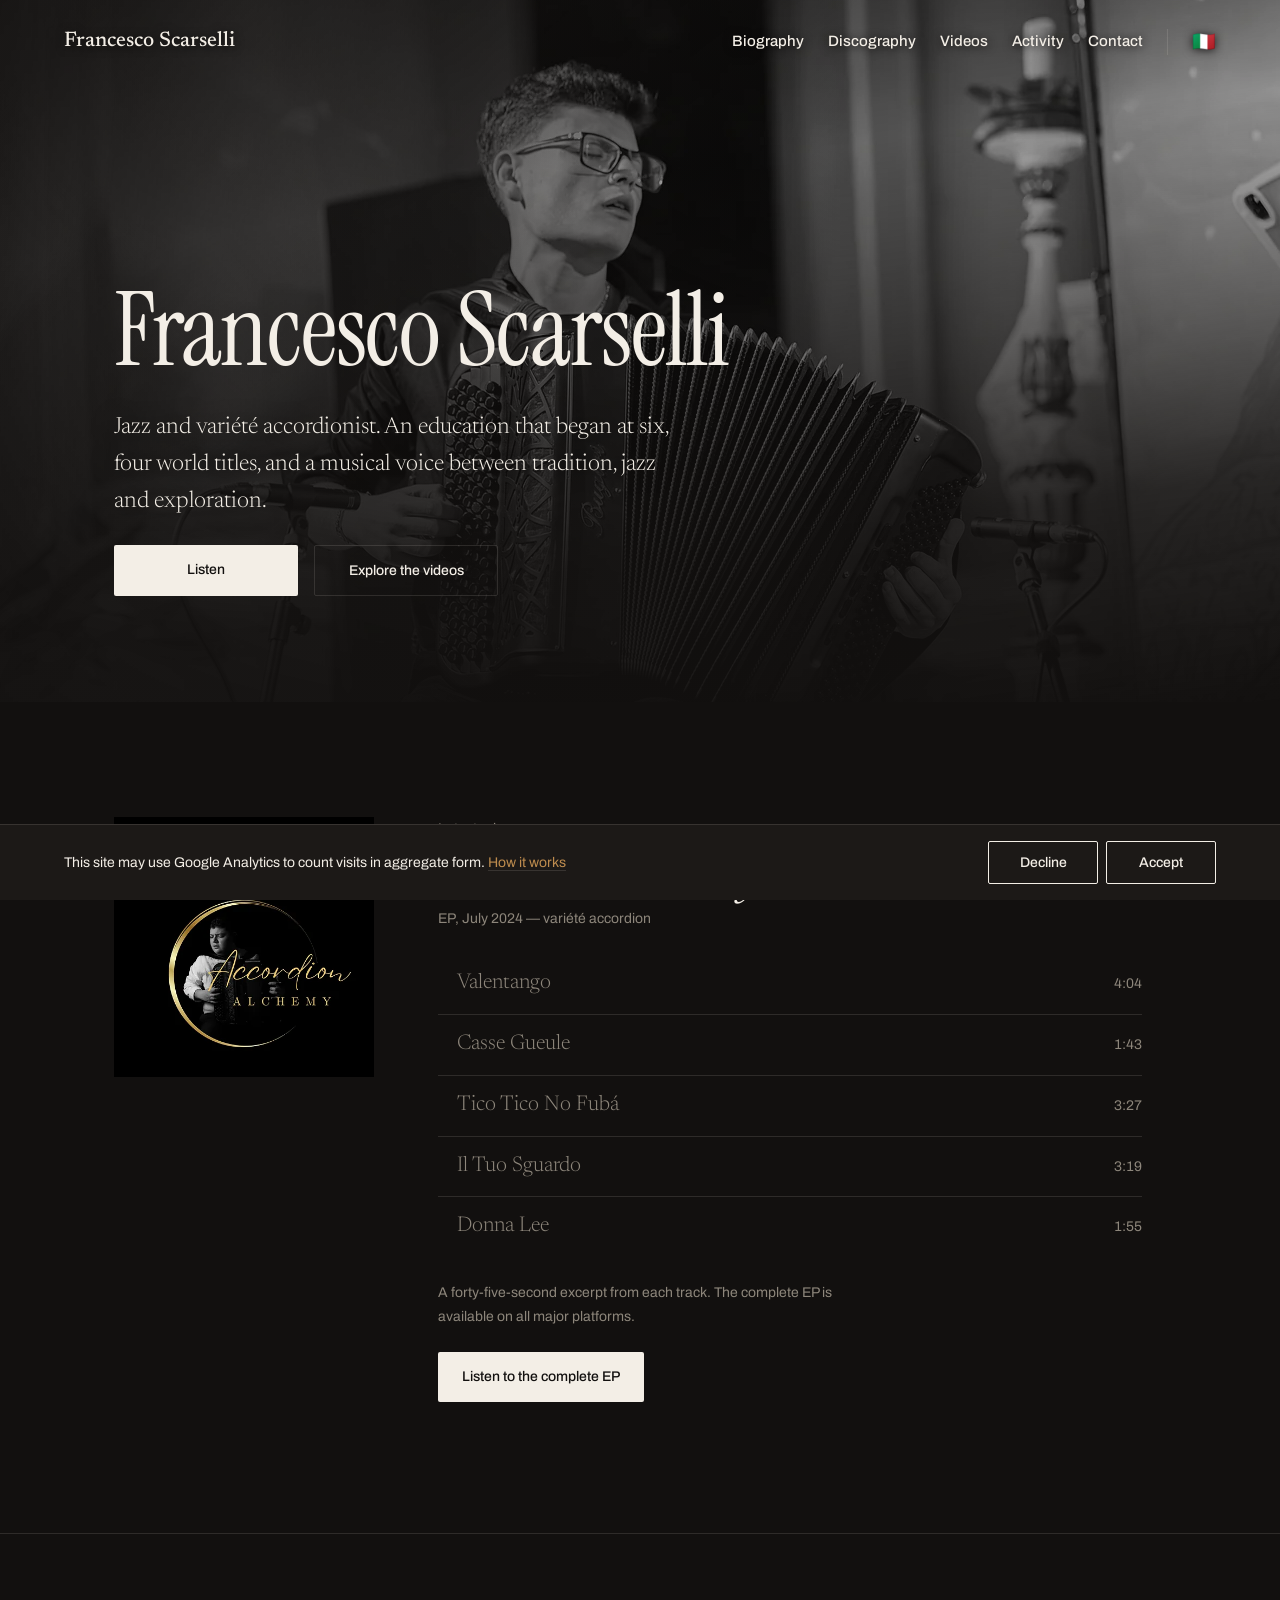
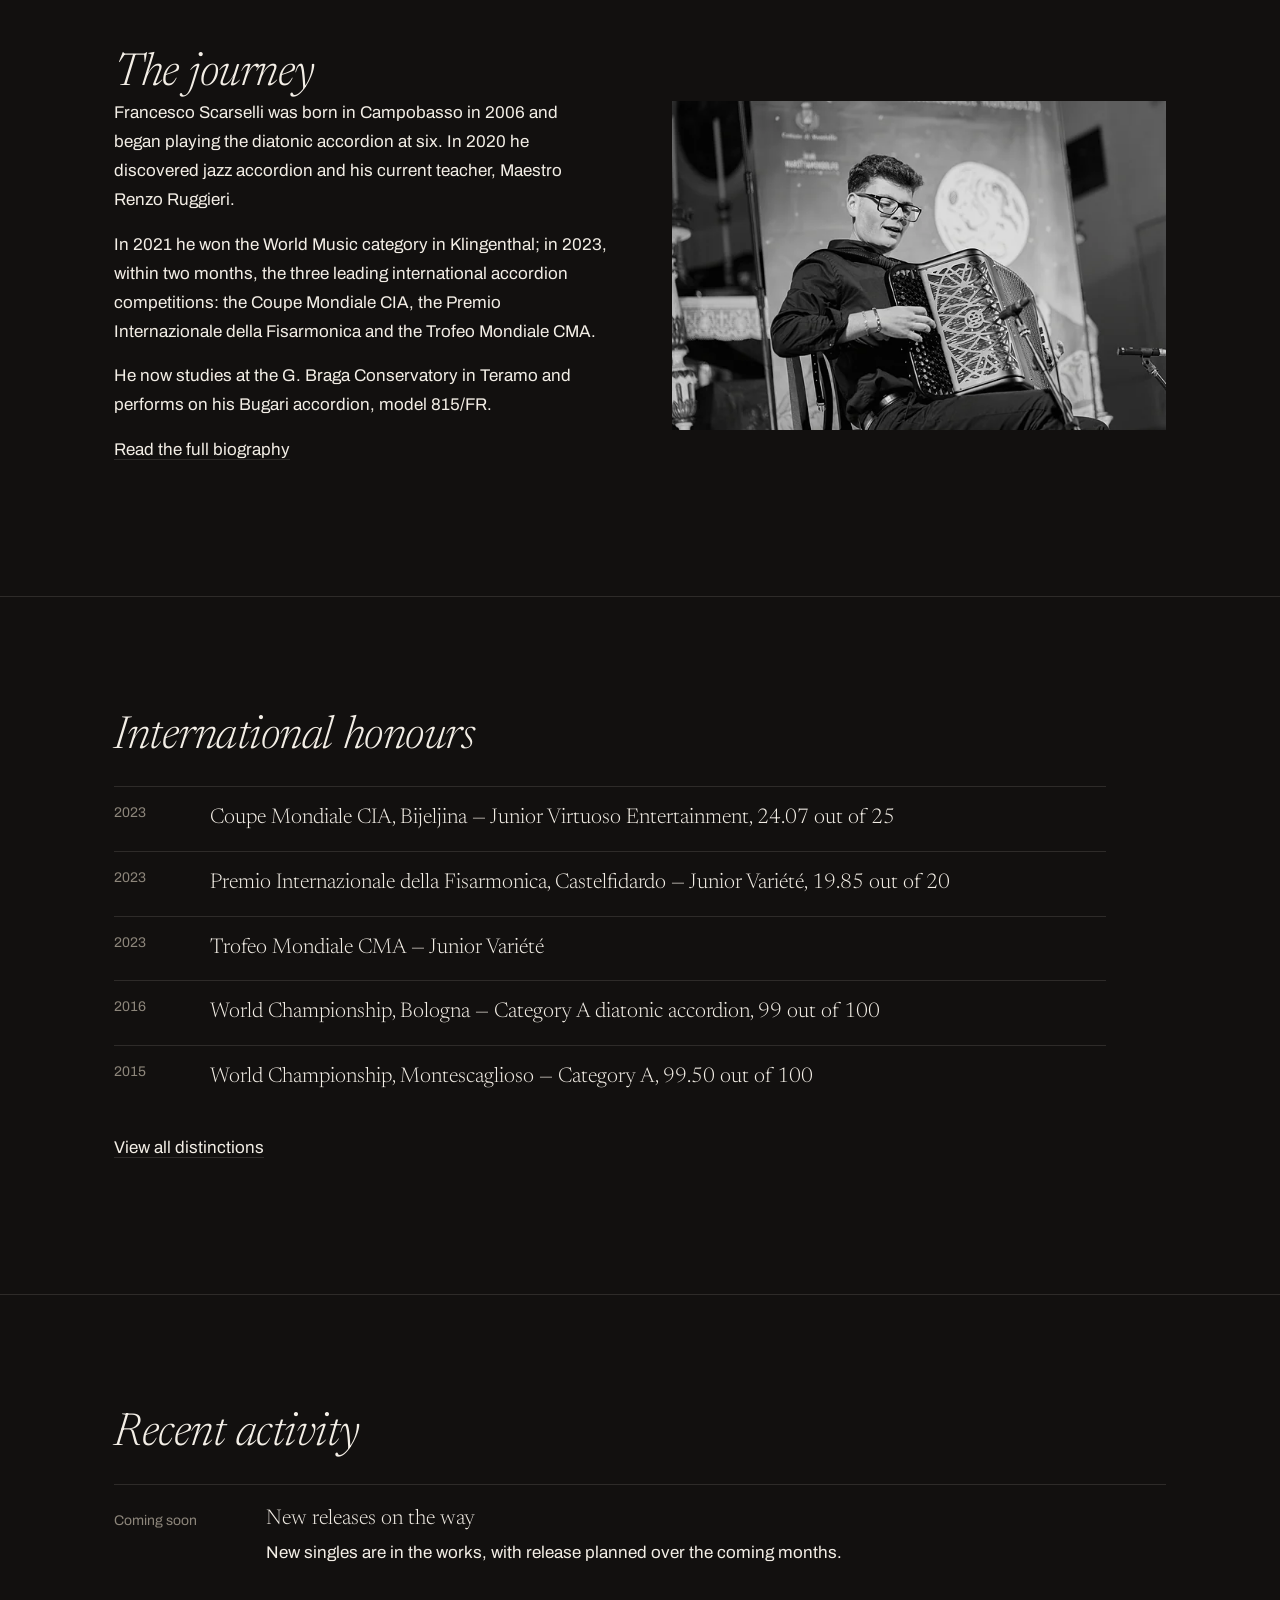
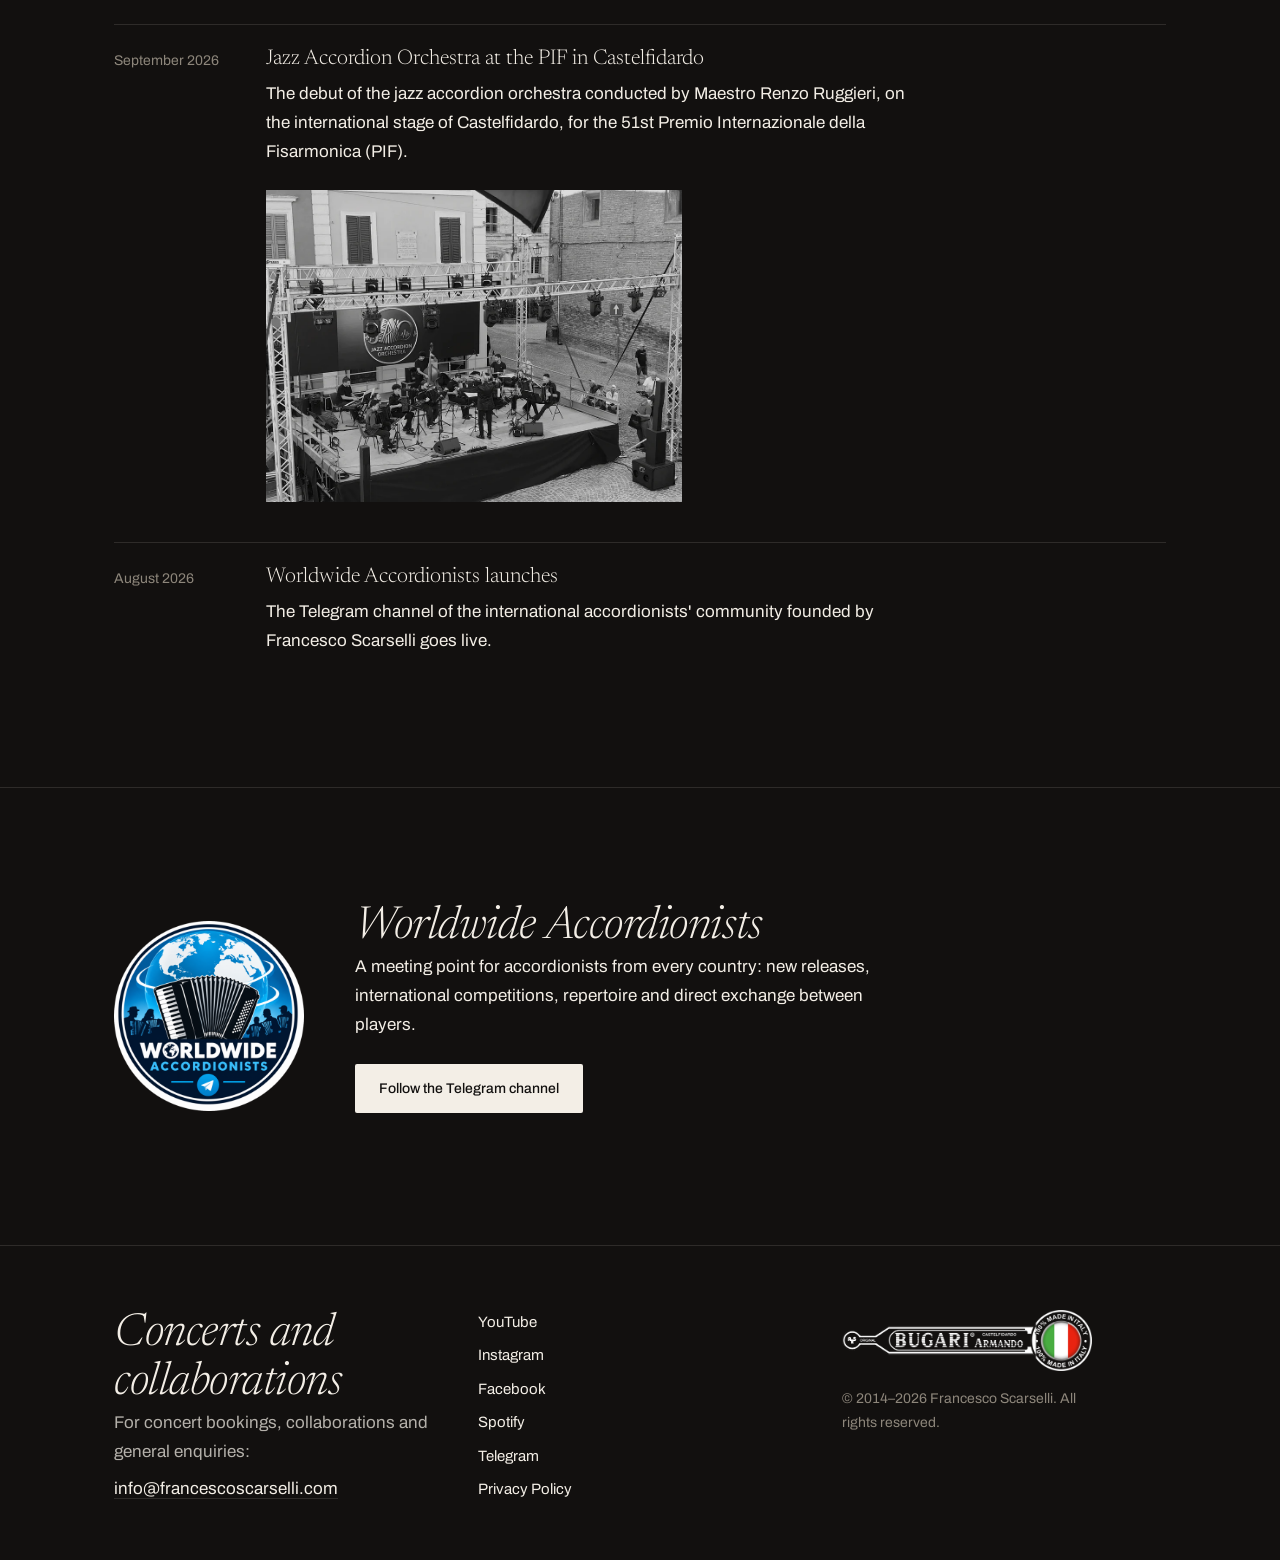
==== en/index.html @ 00cfff8c "Il lettore non si interrompe dopo un aggiornamento del sito e si chiude nella pagina video" ====
<!doctype html>
<html lang="en">
<head>
<meta charset="utf-8">
<meta name="viewport" content="width=device-width, initial-scale=1">
<title>Francesco Scarselli — jazz and variété accordionist</title>
<meta name="description" content="Francesco Scarselli is a jazz and variété accordionist and four-time world champion. Discover his biography, music and upcoming performances.">
<link rel="alternate" hreflang="it" href="https://francescoscarselli.com/">
<link rel="alternate" hreflang="en" href="https://francescoscarselli.com/en/index.html">
<link rel="alternate" hreflang="x-default" href="https://francescoscarselli.com/">
<link rel="preload" href="../assets/fonts/archivo-400.woff2" as="font" type="font/woff2" crossorigin>
<link rel="preload" href="../assets/fonts/instrument-serif.woff2" as="font" type="font/woff2" crossorigin>
<link rel="preload" href="../assets/fonts/newsreader-300.woff2" as="font" type="font/woff2" crossorigin>
<link rel="preload" href="../assets/fonts/newsreader-500.woff2" as="font" type="font/woff2" crossorigin>
<link rel="preload" href="../assets/fonts/newsreader-300-italic.woff2" as="font" type="font/woff2" crossorigin>
<link rel="preload" href="../assets/fonts/archivo-500.woff2" as="font" type="font/woff2" crossorigin>
<link rel="icon" href="../favicon.png" type="image/png" sizes="128x128">
<link rel="apple-touch-icon" href="../apple-touch-icon.png">
<meta property="og:type" content="website">
<meta property="og:site_name" content="Francesco Scarselli">
<meta property="og:locale" content="en_GB">
<meta property="og:title" content="Francesco Scarselli — jazz and variété accordionist">
<meta property="og:description" content="Francesco Scarselli is a jazz and variété accordionist and four-time world champion. Discover his biography, music and upcoming performances.">
<meta property="og:image" content="https://francescoscarselli.com/assets/img/ritratto-apertura-1280.jpg">
<meta property="og:url" content="https://francescoscarselli.com/en/">
<meta name="twitter:card" content="summary_large_image">
<script type="application/ld+json">
{
  "@context": "https://schema.org",
  "@type": "Person",
  "name": "Francesco Scarselli",
  "jobTitle": "Accordionist",
  "birthDate": "2006-04-15",
  "birthPlace": {
    "@type": "Place",
    "name": "Campobasso, Italy"
  },
  "url": "https://francescoscarselli.com/en/",
  "image": "https://francescoscarselli.com/assets/img/ritratto-apertura-1280.jpg",
  "email": "info@francescoscarselli.com",
  "knowsAbout": [
    "Jazz accordion",
    "Variété accordion",
    "Diatonic accordion"
  ],
  "award": [
    "Coupe Mondiale CIA 2023, Junior Virtuoso Entertainment",
    "Premio Internazionale della Fisarmonica 2023, Junior Variété",
    "Trofeo Mondiale CMA 2023, Junior Variété",
    "Internationaler Akkordeonwettbewerb Klingenthal 2021, World Music"
  ],
  "sameAs": [
    "https://youtube.com/@francescoscarselli",
    "https://instagram.com/francesco_scarselli",
    "https://facebook.com/francescoscarselli.official",
    "https://open.spotify.com/artist/1GVGCBt9BLbeAoKMVGDyLu",
    "https://t.me/worldwideaccordionists"
  ]
}
</script>
<link rel="stylesheet" href="../assets/css/site.css?v=ff2ffb48">
</head>
<body>
<a class="salta" href="#principale">Skip to content</a>
<header class="testata">
  <a class="testata-nome" href="./">Francesco Scarselli</a>
  <nav class="testata-voci" aria-label="Site sections">
    <a href="biography">Biography</a>
    <a href="discography">Discography</a>
    <a href="videos">Videos</a>
    <a href="./#attivita">Activity</a>
    <a href="#contatti">Contact</a>
  </nav>
  <a class="testata-lingua" href="../" hreflang="it" lang="it" aria-label="Switch to Italian" title="Italiano">🇮🇹</a>
</header>
<main id="principale">
<section class="apertura">
  <picture class="apertura-foto">
    <source media="(max-width: 640px)" type="image/webp" srcset="../assets/img/apertura-stretta-480.webp 480w, ../assets/img/apertura-stretta-640.webp 640w, ../assets/img/apertura-stretta-960.webp 960w, ../assets/img/apertura-stretta-1280.webp 1280w" sizes="100vw">
    <source media="(max-width: 640px)" srcset="../assets/img/apertura-stretta-640.jpg 640w, ../assets/img/apertura-stretta-960.jpg 960w" sizes="100vw">
    <source type="image/webp" srcset="../assets/img/ritratto-apertura-960.webp 960w, ../assets/img/ritratto-apertura-1280.webp 1280w, ../assets/img/ritratto-apertura-1920.webp 1920w, ../assets/img/ritratto-apertura-2560.webp 2560w" sizes="100vw">
    <img src="../assets/img/ritratto-apertura-1280.jpg" width="4000" height="2667" alt="Francesco Scarselli in concert, eyes closed over the accordion" fetchpriority="high">
  </picture>
  <div class="apertura-velo"></div>
  <div class="contenitore apertura-testo">
    <h1>Francesco Scarselli</h1>
    <p class="apertura-frase">Jazz and variété accordionist. An education that began at six, four world titles, and a musical voice between tradition, jazz and exploration.</p>
    <p class="azioni">
      <a class="bottone" href="#ascolta">Listen</a>
      <a class="bottone tenue" href="videos">Explore the videos</a>
    </p>
  </div>
</section>
<section class="disco sezione" id="ascolta" data-disco="Accordion Alchemy">
  <div class="contenitore disco-griglia">
    <picture class="copertina">
      <source type="image/webp" srcset="../assets/img/cover-accordion-alchemy-480.webp 480w, ../assets/img/cover-accordion-alchemy-640.webp 640w" sizes="(max-width: 720px) 220px, 260px">
      <img src="../assets/img/cover-accordion-alchemy-640.jpg" width="640" height="640" loading="lazy" alt="Accordion Alchemy cover: Francesco Scarselli with his accordion inside a golden circle">
    </picture>
    <div>
      <p class="minuto">Latest release</p>
      <h2>Accordion Alchemy</h2>
      <p class="minuto">EP, July 2024 — variété accordion</p>
      <ol class="tracce">
        <li><button type="button" data-src="../assets/audio/valentango.mp3" data-duration="244"><span class="traccia-titolo">Valentango</span><span class="minuto">4:04</span></button></li>
        <li><button type="button" data-src="../assets/audio/casse-gueule.mp3" data-duration="103"><span class="traccia-titolo">Casse Gueule</span><span class="minuto">1:43</span></button></li>
        <li><button type="button" data-src="../assets/audio/tico-tico-no-fuba.mp3" data-duration="207"><span class="traccia-titolo">Tico Tico No Fubá</span><span class="minuto">3:27</span></button></li>
        <li><button type="button" data-src="../assets/audio/il-tuo-sguardo.mp3" data-duration="199"><span class="traccia-titolo">Il Tuo Sguardo</span><span class="minuto">3:19</span></button></li>
        <li><button type="button" data-src="../assets/audio/donna-lee.mp3" data-duration="115"><span class="traccia-titolo">Donna Lee</span><span class="minuto">1:55</span></button></li>
      </ol>
      <p class="nota-audio minuto">A forty-five-second excerpt from each track. The complete EP is available on all major platforms.</p>
      <p class="azioni"><a class="bottone" href="https://push.fm/fl/accordionalchemy" target="_blank">Listen to the complete EP</a></p>
    </div>
  </div>
</section>
<section class="sezione">
  <div class="contenitore ritratto-griglia">
    <div>
      <h2>The journey</h2>
      <p>Francesco Scarselli was born in Campobasso in 2006 and began playing the diatonic accordion at six. In 2020 he discovered jazz accordion and his current teacher, Maestro Renzo Ruggieri.</p>
      <p>In 2021 he won the World Music category in Klingenthal; in 2023, within two months, the three leading international accordion competitions: the Coupe Mondiale CIA, the Premio Internazionale della Fisarmonica and the Trofeo Mondiale CMA.</p>
      <p>He now studies at the G. Braga Conservatory in Teramo and performs on his Bugari accordion, model 815/FR.</p>
      <p><a href="biography">Read the full biography</a></p>
    </div>
    <picture>
      <source type="image/webp" srcset="../assets/img/concerto-locandina-480.webp 480w, ../assets/img/concerto-locandina-640.webp 640w, ../assets/img/concerto-locandina-960.webp 960w, ../assets/img/concerto-locandina-1280.webp 1280w" sizes="(max-width: 860px) 100vw, 46vw">
      <img src="../assets/img/concerto-locandina-1280.jpg" width="4000" height="2667" loading="lazy" alt="Francesco Scarselli playing his Bugari accordion, the festival backdrop lit behind him">
    </picture>
  </div>
</section>
<section class="sezione">
  <div class="contenitore">
    <h2>International honours</h2>
    <ol class="albo">
      <li><span class="minuto">2023</span><span>Coupe Mondiale CIA, Bijeljina — Junior Virtuoso Entertainment, 24.07 out of 25</span></li>
      <li><span class="minuto">2023</span><span>Premio Internazionale della Fisarmonica, Castelfidardo — Junior Variété, 19.85 out of 20</span></li>
      <li><span class="minuto">2023</span><span>Trofeo Mondiale CMA — Junior Variété</span></li>
      <li><span class="minuto">2016</span><span>World Championship, Bologna — Category A diatonic accordion, 99 out of 100</span></li>
      <li><span class="minuto">2015</span><span>World Championship, Montescaglioso — Category A, 99.50 out of 100</span></li>
    </ol>
    <p><a href="biography#riconoscimenti">View all distinctions</a></p>
  </div>
</section>
<section class="sezione" id="attivita">
  <div class="contenitore">
    <h2>Recent activity</h2>
    <div class="diario">
      <article>
        <p class="minuto">Coming soon</p>
        <div>
          <h3>New releases on the way</h3>
          <p>New singles are in the works, with release planned over the coming months.</p>
        </div>
      </article>
      <article>
        <p class="minuto">September 2026</p>
        <div>
          <h3>Jazz Accordion Orchestra at the PIF in Castelfidardo</h3>
          <p>The debut of the jazz accordion orchestra conducted by Maestro Renzo Ruggieri, on the international stage of Castelfidardo, for the 51st Premio Internazionale della Fisarmonica (PIF).</p>
          <picture>
            <source type="image/webp" srcset="../assets/img/jao-castelfidardo-640.webp 640w, ../assets/img/jao-castelfidardo-960.webp 960w, ../assets/img/jao-castelfidardo-1280.webp 1280w" sizes="(max-width: 640px) 100vw, 42rem">
            <img src="../assets/img/jao-castelfidardo-960.jpg" width="960" height="720" loading="lazy" alt="The Jazz Accordion Orchestra on stage in Piazza della Repubblica in Castelfidardo, with Renzo Ruggieri conducting">
          </picture>
        </div>
      </article>
      <article>
        <p class="minuto">August 2026</p>
        <div>
          <h3>Worldwide Accordionists launches</h3>
          <p>The Telegram channel of the international accordionists' community founded by Francesco Scarselli goes live.</p>
        </div>
      </article>
    </div>
  </div>
</section>
<section class="sezione community">
  <div class="contenitore community-griglia">
    <img class="logo-canale" src="../assets/img/marchi/worldwide-accordionists.png?v=06b017e7" width="520" height="520" loading="lazy" alt="">
    <div>
      <h2>Worldwide Accordionists</h2>
    <p>A meeting point for accordionists from every country: new releases, international competitions, repertoire and direct exchange between players.</p>
    <p class="azioni">
      <a class="bottone" href="https://t.me/worldwideaccordionists" target="_blank">Follow the Telegram channel</a>
    </p>
    </div>
    </div>
  </div>
</section>
</main>
<footer class="piede" id="contatti">
  <div class="contenitore piede-griglia">
    <div>
      <h2>Concerts and collaborations</h2>
      <p class="piede-invito">For concert bookings, collaborations and general enquiries:</p>
      <p><a href="mailto:info@francescoscarselli.com">info@francescoscarselli.com</a></p>
    </div>
    <nav aria-label="Social profiles">
      <a href="https://youtube.com/@francescoscarselli" target="_blank">YouTube</a>
      <a href="https://instagram.com/francesco_scarselli" target="_blank">Instagram</a>
      <a href="https://facebook.com/francescoscarselli.official" target="_blank">Facebook</a>
      <a href="https://open.spotify.com/artist/1GVGCBt9BLbeAoKMVGDyLu" target="_blank">Spotify</a>
      <a href="https://t.me/francescoscarselli" target="_blank">Telegram</a>
      <a href="privacy">Privacy Policy</a>
    </nav>
    <div class="piede-chiusura">
      <p class="marchio"><img src="../assets/img/marchi/bugari-armando.png?v=b4e5bd3c" width="620" height="153" loading="lazy" alt="Bugari Armando Accordions, Castelfidardo"></p>
      <p class="minuto piede-nota">&copy; 2014–2026 Francesco Scarselli. All rights reserved.</p>
    </div>
  </div>
</footer>
<script type="module" src="../assets/js/player.js?v=7bae52b1"></script>
<script type="module" src="../assets/js/nav.js?v=7eef18b5"></script>
<script type="module" src="../assets/js/video.js?v=ce2b195b"></script>
<script type="module" src="../assets/js/consenso.js?v=708067f4"></script>
</body>
</html>
---- assets/css/site.css ----
@font-face {
  font-family: 'Newsreader';
  src: url('../fonts/newsreader-300.woff2') format('woff2');
  font-weight: 300;
  font-style: normal;
  font-display: optional;
}
@font-face {
  font-family: 'Newsreader';
  src: url('../fonts/newsreader-300-italic.woff2') format('woff2');
  font-weight: 300;
  font-style: italic;
  font-display: optional;
}
@font-face {
  font-family: 'Newsreader';
  src: url('../fonts/newsreader-500.woff2') format('woff2');
  font-weight: 500;
  font-style: normal;
  font-display: optional;
}
@font-face {
  font-family: 'Instrument Serif';
  src: url('../fonts/instrument-serif.woff2') format('woff2');
  font-weight: 400;
  font-style: normal;
  font-display: optional;
}
@font-face {
  font-family: 'Archivo';
  src: url('../fonts/archivo-400.woff2') format('woff2');
  font-weight: 400;
  font-style: normal;
  font-display: optional;
}
@font-face {
  font-family: 'Archivo';
  src: url('../fonts/archivo-500.woff2') format('woff2');
  font-weight: 500;
  font-style: normal;
  font-display: optional;
}

:root {
  --fondo: #12100F;
  --superficie: #1C1917;
  --testo: #F3EEE6;
  --secondario: #8D867B;
  --accento: #BE8C4E;
  --bordo: rgba(243, 238, 230, .12);

  --t1: 13px;
  --t2: 14px;
  --t3: 17px;
  --t4: 21px;
  --t5: 28px;
  --t6: clamp(30px, 4.4vw, 46px);
  --t7: clamp(44px, 8vw, 112px);

  --s1: 8px;
  --s2: 16px;
  --s3: 24px;
  --s4: 40px;
  --s5: 64px;
  --s6: 96px;
  --s7: 128px;

  --gronda: clamp(20px, 5vw, 64px);
  --titolo: 'Newsreader', Georgia, 'Times New Roman', serif;
  --corrente: 'Archivo', system-ui, -apple-system, 'Segoe UI', sans-serif;

  color-scheme: dark;
}

*, *::before, *::after { box-sizing: border-box; }

html {
  -webkit-text-size-adjust: 100%;
  overflow-x: clip;
  scroll-behavior: smooth;
}

body {
  margin: 0;
  background: var(--fondo);
  color: var(--testo);
  font-family: var(--corrente);
  font-size: var(--t3);
  line-height: 1.7;
}

h1, h2, h3 {
  font-family: var(--titolo);
  font-weight: 300;
  line-height: 1.08;
  text-wrap: balance;
  margin: 0;
}

h1 { font-size: var(--t7); letter-spacing: -.02em; }
h2 { font-size: var(--t6); font-style: italic; font-weight: 300; letter-spacing: -.01em; }
h3 { font-size: var(--t4); font-weight: 300; }

p { margin: 0 0 var(--s2); max-width: 66ch; }

a { color: var(--testo); text-decoration-color: var(--bordo); text-underline-offset: .22em; }
a:hover { text-decoration-color: var(--accento); }

:focus-visible {
  outline: 2px solid var(--accento);
  outline-offset: 3px;
  border-radius: 1px;
}

img { display: block; max-width: 100%; height: auto; }

.contenitore {
  width: 100%;
  max-width: 1180px;
  margin-inline: auto;
  padding-inline: var(--gronda);
}

.stretto { max-width: 720px; }
.stretto p { font-size: 18px; }

.sezione { padding-block: clamp(var(--s5), 9vw, var(--s7)); }
.sezione + .sezione { border-top: 1px solid var(--bordo); }

.minuto {
  font-size: var(--t2);
  color: var(--secondario);
  font-variant-numeric: tabular-nums;
}

.azioni { display: flex; flex-wrap: wrap; gap: var(--s2); margin-top: var(--s3); }
.apertura-testo .azioni .bottone { min-width: 11.5rem; text-align: center; }

.bottone {
  display: inline-block;
  padding: 13px var(--s3);
  background: var(--testo);
  color: var(--fondo);
  font-family: var(--corrente);
  font-size: var(--t2);
  font-weight: 500;
  text-decoration: none;
  border-radius: 2px;
}
.bottone.tenue { background: none; color: var(--testo); border: 1px solid var(--bordo); }

.salta {
  position: absolute;
  left: -9999px;
}
.salta:focus {
  left: var(--gronda);
  top: var(--s2);
  z-index: 60;
  background: var(--testo);
  color: var(--fondo);
  padding: var(--s1) var(--s2);
}

@media (prefers-reduced-motion: reduce) {
  html { scroll-behavior: auto; }
  *, *::before, *::after {
    animation-duration: .001ms !important;
    animation-iteration-count: 1 !important;
    transition-duration: .001ms !important;
  }
}

.testata {
  position: relative;
  z-index: 10;
  display: flex;
  align-items: center;
  gap: var(--s3);
  padding: var(--s3) var(--gronda);
}
.testata-nome {
  font-family: var(--titolo);
  font-size: var(--t4);
  font-weight: 500;
  text-decoration: none;
  margin-right: auto;
  text-shadow: 0 1px 10px rgba(18, 16, 15, .9);
  transform-origin: left center;
  transition: transform .18s ease, color .18s ease;
}
.testata-nome:hover { transform: scale(1.05); color: var(--accento); }
.testata-voci {
  display: flex;
  gap: var(--s3);
  padding-right: var(--s3);
  border-right: 1px solid var(--bordo);
}
.testata-voci a, .testata-lingua {
  font-size: 15px;
  font-weight: 500;
  color: var(--testo);
  text-decoration: none;
  text-shadow: 0 1px 10px rgba(18, 16, 15, .9);
}
.testata-voci a:hover, .testata-lingua:hover { color: var(--accento); }
.testata-lingua {
  font-size: 19px;
  line-height: 1;
  filter: saturate(.9);
  transition: transform .18s ease, filter .18s ease;
}
.testata-lingua:hover { transform: scale(1.12); filter: saturate(1.1); }

.apertura {
  position: relative;
  min-height: 78svh;
  display: flex;
  align-items: flex-end;
  margin-top: -84px;
  padding-top: 84px;
}
body:has(.apertura) .testata {
  position: absolute;
  inset-inline: 0;
  top: 0;
}
body:has(.apertura) .apertura {
  margin-top: 0;
  padding-top: 0;
}
.apertura-foto { position: absolute; inset: 0; }
.apertura-foto img {
  width: 100%;
  height: 100%;
  object-fit: cover;
  object-position: 62% 26%;
}
.apertura-velo {
  position: absolute;
  inset: 0;
  background:
    linear-gradient(172deg, rgba(18,16,15,.6) 0%, rgba(18,16,15,.2) 30%, rgba(18,16,15,.88) 74%, var(--fondo) 100%),
    linear-gradient(95deg, rgba(18,16,15,.92) 0%, rgba(18,16,15,.5) 36%, rgba(18,16,15,0) 64%);
}
.apertura-testo { position: relative; padding-bottom: clamp(var(--s4), 7vw, var(--s6)); }
.apertura-testo h1 {
  font-family: 'Instrument Serif', 'Newsreader', Georgia, serif;
  font-weight: 400;
  letter-spacing: -.012em;
}
.apertura-frase {
  font-family: var(--titolo);
  font-weight: 300;
  font-size: clamp(var(--t3), 2.1vw, 23px);
  line-height: 1.6;
  max-width: 44ch;
  margin-top: var(--s3);
  text-shadow: 0 1px 24px rgba(18,16,15,.85);
}

.disco-griglia {
  display: grid;
  grid-template-columns: minmax(180px, 260px) 1fr;
  gap: clamp(var(--s3), 5vw, var(--s5));
  align-items: start;
}
.copertina img { width: 100%; }

.tracce {
  list-style: none;
  margin: var(--s3) 0;
  padding: 0;
  max-width: 44rem;
}
.tracce li + li { border-top: 1px solid var(--bordo); }
.tracce button {
  display: flex;
  align-items: baseline;
  gap: var(--s2);
  width: 100%;
  padding: 12px 0;
  background: none;
  border: 0;
  color: var(--secondario);
  font: inherit;
  font-size: var(--t3);
  text-align: left;
  cursor: pointer;
}
.tracce .traccia-titolo { font-family: var(--titolo); font-size: var(--t4); font-weight: 300; }
.tracce .minuto { margin-left: auto; }
.tracce button:hover:not(:disabled) { color: var(--testo); }
.tracce button:disabled { cursor: default; }
.tracce .in-ascolto button { color: var(--testo); }
.tracce button { padding-left: 19px; }
.tracce .traccia-titolo { position: relative; }
.tracce .in-ascolto .traccia-titolo::before {
  content: '';
  position: absolute;
  left: -19px;
  top: 50%;
  width: 7px;
  height: 7px;
  margin-top: -3.5px;
  border-radius: 50%;
  background: var(--accento);
}
.nota-audio { max-width: 52ch; margin-top: var(--s2); }

.barra[hidden] { display: none; }
.barra {
  position: fixed;
  inset-inline: 0;
  bottom: 0;
  z-index: 50;
  display: flex;
  align-items: center;
  gap: var(--s2);
  height: 56px;
  padding-inline: var(--gronda);
  background: var(--superficie);
  border-top: 1px solid var(--bordo);
}
.barra-play {
  width: 30px;
  height: 30px;
  flex: none;
  border: 1px solid var(--accento);
  border-radius: 50%;
  background: none;
  cursor: pointer;
  position: relative;
}
.barra-play::before,
.barra-play::after {
  content: '';
  position: absolute;
  top: 50%;
  width: 3px;
  height: 11px;
  background: var(--accento);
  transform: translateY(-50%);
}
.barra-play::before { left: 10px; }
.barra-play::after { right: 10px; }
.barra.in-pausa .barra-play::before {
  left: 11px;
  width: 0;
  height: 0;
  background: none;
  border-left: 9px solid var(--accento);
  border-top: 6px solid transparent;
  border-bottom: 6px solid transparent;
}
.barra.in-pausa .barra-play::after { content: none; }
.barra-testo { display: flex; gap: var(--s2); align-items: center; min-width: 0; }
.barra-titolo {
  font-family: var(--titolo);
  font-size: var(--t3);
  font-weight: 300;
  line-height: 1;
  white-space: nowrap;
  overflow: hidden;
  text-overflow: ellipsis;
}
.barra-linea { flex: 1; height: 2px; background: var(--bordo); min-width: 60px; }
.barra-linea i {
  display: block;
  height: 100%;
  background: var(--accento);
  transform-origin: left;
  transform: scaleX(0);
}
.barra-chiudi {
  display: flex;
  align-items: center;
  justify-content: center;
  width: 44px;
  height: 44px;
  margin-right: -10px;
  flex: none;
  background: none;
  border: 0;
  color: var(--secondario);
  font-size: var(--t4);
  line-height: 1;
  cursor: pointer;
  padding: 0;
}
.barra-chiudi:hover { color: var(--testo); }
.barra-chiudi svg { width: 15px; height: 15px; }
.barra-tempo { line-height: 1; }

.ritratto-griglia {
  display: grid;
  grid-template-columns: 1fr 1fr;
  gap: clamp(var(--s3), 5vw, var(--s5));
  align-items: center;
}

.albo {
  list-style: none;
  margin: var(--s3) 0;
  padding: 0;
  max-width: 62rem;
}
.albo li {
  display: flex;
  gap: var(--s3);
  padding: 14px 0;
  border-top: 1px solid var(--bordo);
  font-family: var(--titolo);
  font-size: var(--t4);
  font-weight: 300;
}
.albo .minuto { flex: none; width: 4.5rem; font-family: var(--corrente); }

.diario { display: grid; gap: var(--s4); margin-top: var(--s3); }
.diario article {
  display: grid;
  grid-template-columns: 8rem 1fr;
  gap: var(--s3);
  padding-top: var(--s3);
  border-top: 1px solid var(--bordo);
}
.diario h3 { margin-bottom: var(--s1); }
.diario picture { display: block; margin-top: var(--s3); max-width: 26rem; }

.community p { max-width: 52ch; }

.piede {
  border-top: 1px solid var(--bordo);
  padding-block: var(--s5) var(--s4);
}
.piede-griglia {
  display: grid;
  grid-template-columns: repeat(auto-fit, minmax(230px, 1fr));
  gap: var(--s4);
  align-items: start;
}
.piede nav { display: flex; flex-direction: column; gap: var(--s1); }
.piede nav a { font-size: 15px; text-decoration: none; color: var(--testo); }
.piede nav a:hover { color: var(--accento); }
.piede-nota { max-width: 32ch; }
.piede-invito { max-width: 34ch; margin-bottom: var(--s1); color: rgba(243, 238, 230, .72); }

@media (max-width: 860px) {
  .ritratto-griglia { grid-template-columns: 1fr; }
}
@media (max-width: 720px) {
  .disco-griglia { grid-template-columns: 1fr; }
  .copertina { max-width: 220px; }
  .barra-tempo { display: none; }
}
@media (max-width: 640px) {
  .testata { flex-wrap: wrap; gap: var(--s2); padding-block: var(--s2); }
  .testata-voci {
    order: 3;
    width: 100%;
    flex-wrap: wrap;
    justify-content: space-between;
    column-gap: var(--s2);
    row-gap: 6px;
    padding-right: 0;
    border-right: 0;
  }


  .apertura { min-height: 82svh; }
  .apertura-foto img { object-position: 50% 12%; }
  .apertura-velo {
    background: linear-gradient(180deg, rgba(18,16,15,.72) 0%, rgba(18,16,15,.15) 26%, rgba(18,16,15,.72) 58%, rgba(18,16,15,.96) 82%, var(--fondo) 100%);
  }
  .apertura-frase { font-size: var(--t3); }

  .sezione { padding-block: var(--s4); }
  h2 { font-size: 30px; }

  .disco-griglia { grid-template-columns: 1fr; gap: var(--s2); }
  .copertina { max-width: 132px; }
  .tracce { margin-top: var(--s2); }
  .tracce button { padding: 10px 0; }
  .tracce .traccia-titolo { font-size: var(--t3); }

  .ritratto-griglia img { max-height: 260px; object-fit: cover; object-position: 50% 35%; }

  .albo { margin-block: var(--s2); }
  .albo li { flex-direction: column; gap: 0; font-size: 16px; padding: 11px 0; line-height: 1.45; }
  .albo .minuto { width: auto; font-size: var(--t1); }

  .diario { gap: var(--s3); }
  .diario article { grid-template-columns: 1fr; gap: 2px; padding-top: var(--s2); }
  .diario picture { margin-top: var(--s2); }
}

.video-griglia {
  display: grid;
  grid-template-columns: repeat(auto-fit, minmax(300px, 1fr));
  gap: var(--s3);
  margin-top: var(--s4);
}
.video { aspect-ratio: 16 / 9; background: var(--superficie); max-width: 100%; }
.video a {
  position: relative;
  display: block;
  width: 100%;
  height: 100%;
  color: var(--testo);
  text-decoration: none;
}
.video img { width: 100%; height: 100%; object-fit: cover; opacity: .72; }
.video a span {
  position: absolute;
  inset-inline: 0;
  bottom: 0;
  padding: var(--s2);
  font-family: var(--titolo);
  font-size: var(--t4);
  font-weight: 300;
  background: linear-gradient(transparent, rgba(18,16,15,.94));
}
.video a:hover img { opacity: .95; }
.video iframe { width: 100%; height: 100%; border: 0; display: block; }

.community-griglia {
  display: grid;
  grid-template-columns: minmax(120px, 190px) 1fr;
  gap: clamp(var(--s3), 4vw, var(--s5));
  align-items: center;
}
.logo-canale { width: 100%; height: auto; }

.marchio { margin: 0 0 var(--s2); }
.marchio img {
  width: 100%;
  max-width: 250px;
  height: auto;
}

.video-principale { margin: var(--s4) 0 var(--s5); }
.video-principale video {
  width: 100%;
  height: auto;
  display: block;
  background: var(--superficie);
  aspect-ratio: 16 / 9;
}
.video-principale .avviso-audio {
  display: inline-flex;
  align-items: center;
  gap: 8px;
  margin-top: 10px;
  padding: 7px 14px;
  font-family: var(--corrente);
  font-size: var(--t2);
  color: var(--accento);
  background: none;
  border: 1px solid var(--accento);
  border-radius: 2px;
  cursor: pointer;
}
.video-principale .avviso-audio::before {
  content: '';
  width: 0;
  height: 0;
  border-left: 7px solid currentColor;
  border-top: 5px solid transparent;
  border-bottom: 5px solid transparent;
}
.video-principale .avviso-audio:hover { background: var(--accento); color: var(--fondo); }
.video-principale figcaption {
  margin-top: 6px;
  font-size: var(--t2);
  color: var(--secondario);
  max-width: 60ch;
}

@media (max-width: 640px) {
  .community-griglia { grid-template-columns: 1fr; justify-items: start; }
  .logo-canale { max-width: 150px; }
}

.consenso[hidden] { display: none; }
.consenso {
  position: fixed;
  inset-inline: 0;
  bottom: 0;
  z-index: 60;
  padding: var(--s2) var(--gronda);
  background: var(--superficie);
  border-top: 1px solid var(--bordo);
}
.consenso-dentro {
  display: flex;
  flex-wrap: wrap;
  align-items: center;
  justify-content: space-between;
  gap: var(--s2) var(--s3);
  width: 100%;
  max-width: 1180px;
  margin-inline: auto;
}
.consenso p {
  margin: 0;
  flex: 1 1 22rem;
  font-size: var(--t2);
  line-height: 1.55;
  color: var(--testo);
  max-width: 68ch;
}
.consenso a { color: var(--accento); }
.consenso-azioni { display: flex; gap: var(--s1); flex: none; }
.consenso .bottone {
  cursor: pointer;
  font-family: var(--corrente);
  background: none;
  color: var(--testo);
  border: 1px solid var(--testo);
  min-width: 110px;
  text-align: center;
}
.consenso .bottone:hover {
  background: var(--accento);
  border-color: var(--accento);
  color: var(--fondo);
}

.barra { bottom: var(--spazio-banner, 0px); }

@media (max-width: 640px) {
  .consenso { padding-block: var(--s2); }
  .consenso-azioni { width: 100%; }
  .consenso-azioni .bottone { flex: 1; text-align: center; }
}

.ritratto-ampio { margin: 0; max-width: 70ch; }
.ritratto-ampio img { width: 100%; }
.ritratto-ampio figcaption {
  margin-top: 10px;
  font-size: var(--t2);
  color: var(--secondario);
}

@keyframes entra-titolo {
  from { opacity: 0; transform: translateY(14px); }
  to { opacity: 1; transform: translateY(0); }
}
@keyframes entra-velo {
  from { opacity: 0; }
  to { opacity: 1; }
}
@keyframes sale-barra {
  from { transform: translateY(100%); }
  to { transform: translateY(0); }
}
@keyframes scende-barra {
  from { transform: translateY(0); }
  to { transform: translateY(100%); }
}
@keyframes respira-pallino {
  0%, 100% { opacity: 1; transform: scale(1); }
  50% { opacity: .45; transform: scale(.8); }
}

.apertura-testo h1 { animation: entra-titolo .7s cubic-bezier(.2, .7, .3, 1) both; }
.apertura-frase { animation: entra-titolo .7s cubic-bezier(.2, .7, .3, 1) .12s both; }
.apertura-testo .azioni { animation: entra-titolo .7s cubic-bezier(.2, .7, .3, 1) .22s both; }
.apertura-foto { animation: entra-velo 1.1s ease-out both; }

body.gia-navigato .apertura-testo h1,
body.gia-navigato .apertura-frase,
body.gia-navigato .apertura-testo .azioni,
body.gia-navigato .apertura-foto { animation: none; }

.barra { animation: sale-barra .34s cubic-bezier(.2, .7, .3, 1) both; }
.barra.in-uscita {
  animation: scende-barra .3s cubic-bezier(.5, 0, .85, .4) both;
  pointer-events: none;
}
.tracce .in-ascolto .traccia-titolo::before { animation: respira-pallino 2.4s ease-in-out infinite; }

.testata-voci a { position: relative; }
.testata-voci a::after {
  content: '';
  position: absolute;
  left: 0;
  right: 0;
  bottom: -5px;
  height: 1px;
  background: var(--accento);
  transform: scaleX(0);
  transform-origin: left;
  transition: transform .22s ease;
}
.testata-voci a:hover::after,
.testata-voci a:focus-visible::after { transform: scaleX(1); }

.tracce button { transition: color .18s ease, padding-left .18s ease; }
.tracce button:hover:not(:disabled) { padding-left: 25px; }

.bottone { transition: background-color .2s ease, color .2s ease, border-color .2s ease; }
.bottone:hover { background: var(--accento); color: var(--fondo); border-color: var(--accento); }
.bottone.tenue:hover { background: var(--accento); color: var(--fondo); }

.video a img, .video-principale video { transition: opacity .25s ease; }
.video a:hover img { opacity: 1; }

.diario article, .albo li { transition: border-color .25s ease; }
.diario article:hover, .albo li:hover { border-top-color: rgba(190, 140, 78, .5); }

@media (prefers-reduced-motion: reduce) {
  .tracce .in-ascolto .traccia-titolo::before { animation: none; }
  .tracce button:hover:not(:disabled) { padding-left: 19px; }
}

.video-piede {
  display: flex;
  flex-wrap: wrap;
  align-items: center;
  justify-content: space-between;
  gap: var(--s2);
  margin-top: 12px;
}
.video-piede figcaption { margin-top: 0; }
.video-piede .avviso-audio { margin-top: 0; flex: none; }
@media (max-width: 640px) {
  .video-piede { flex-direction: column; align-items: flex-start; }
}

@media (max-width: 440px) {
  .testata-voci { column-gap: 12px; }
}
@media (max-width: 380px) {
  .testata-voci { column-gap: 10px; }
  .testata-voci a { font-size: 14px; }
}
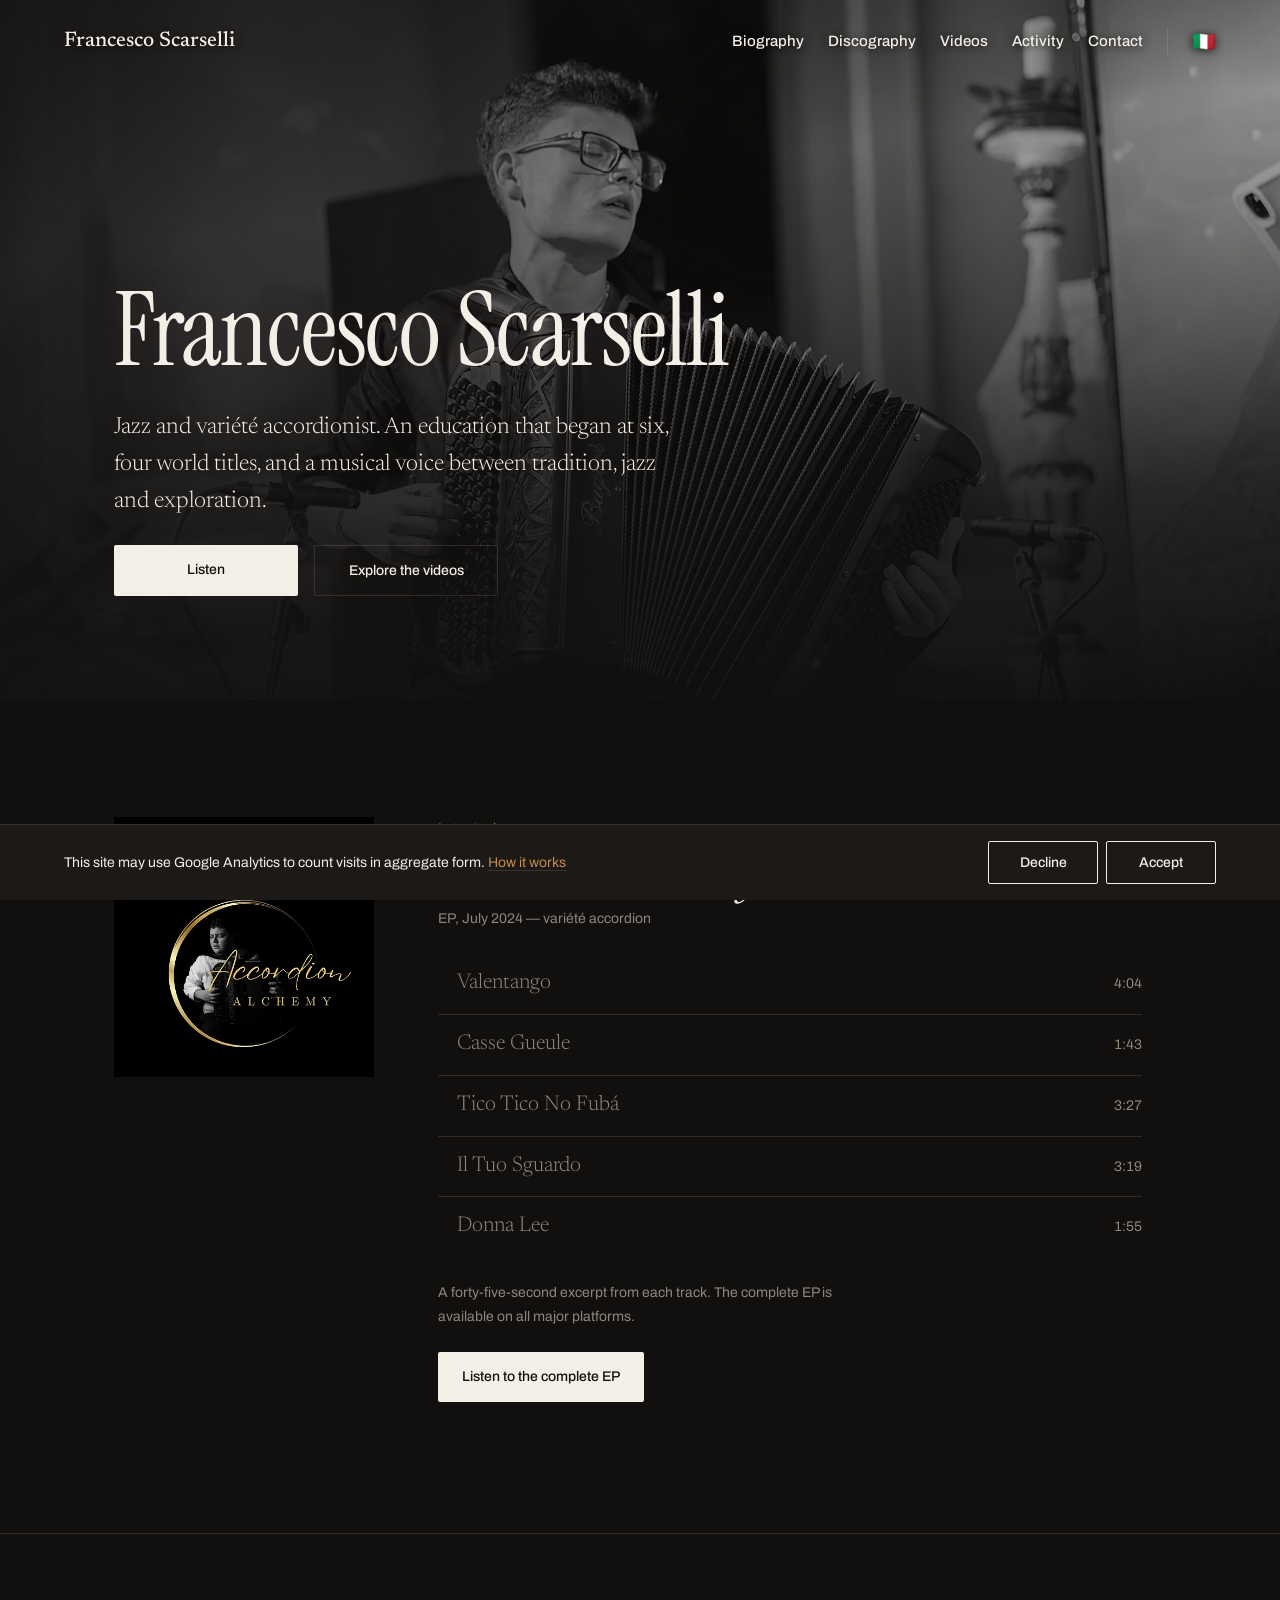
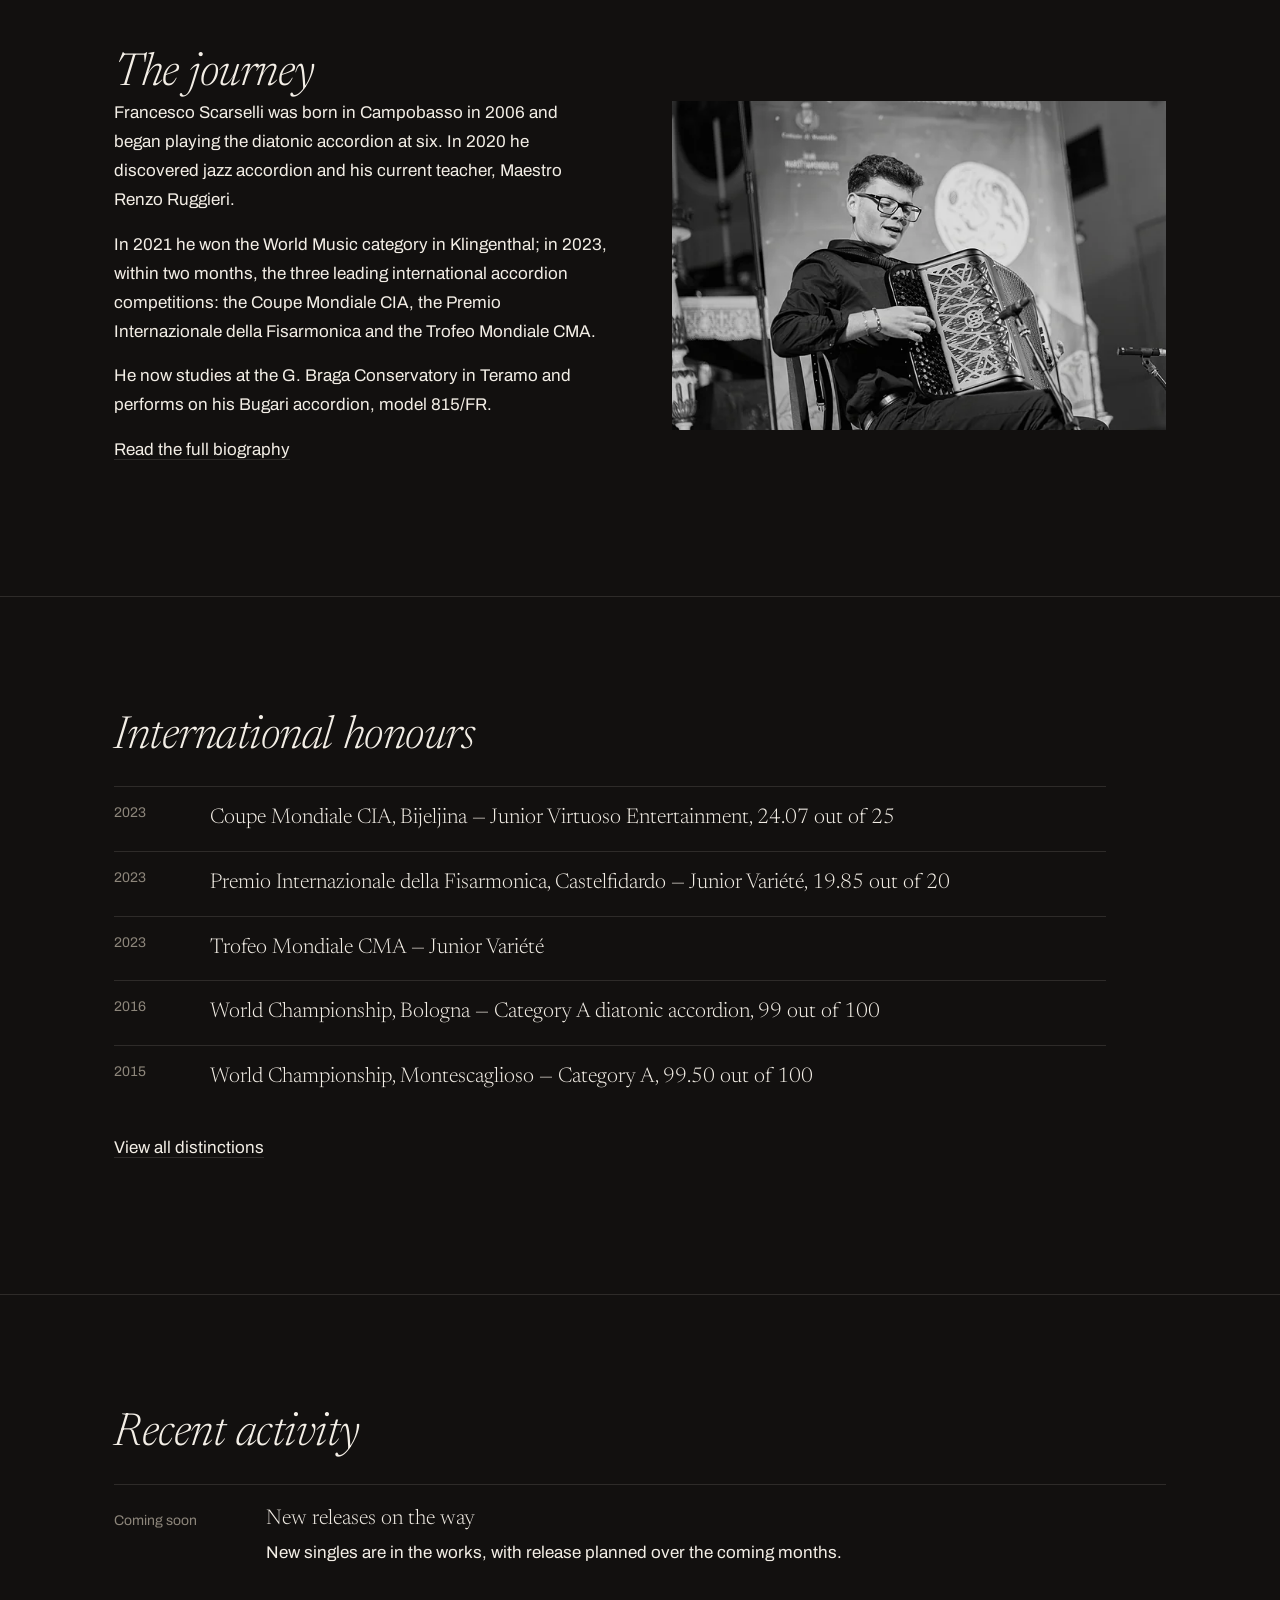
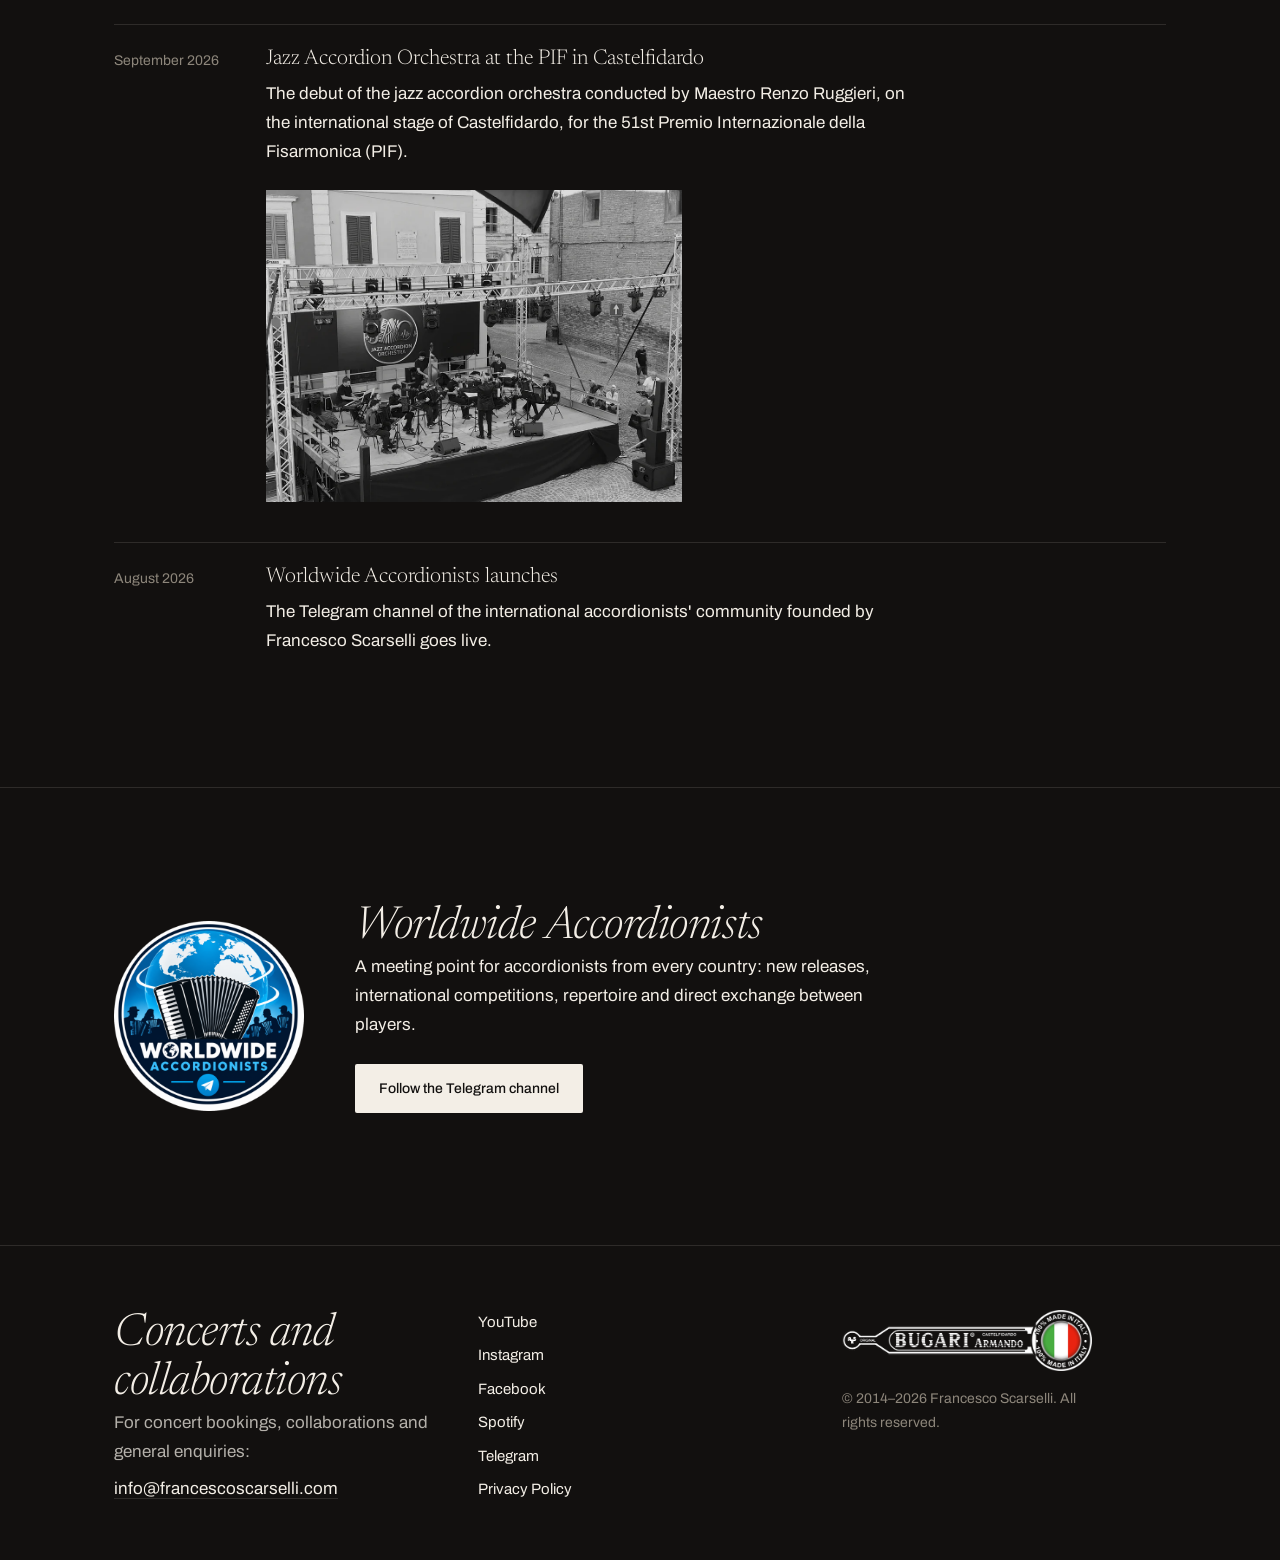
==== commit 0c0b1e08: "Toglie il filo chiaro sotto la foto di apertura" ====
--- a/en/index.html
+++ b/en/index.html
@@ -58,7 +58,7 @@
   ]
 }
 </script>
-<link rel="stylesheet" href="../assets/css/site.css?v=ff2ffb48">
+<link rel="stylesheet" href="../assets/css/site.css?v=cad57ed9">
 </head>
 <body>
 <a class="salta" href="#principale">Skip to content</a>
@@ -209,7 +209,7 @@
   </div>
 </footer>
 <script type="module" src="../assets/js/player.js?v=7bae52b1"></script>
-<script type="module" src="../assets/js/nav.js?v=7eef18b5"></script>
+<script type="module" src="../assets/js/nav.js?v=6736f40e"></script>
 <script type="module" src="../assets/js/video.js?v=ce2b195b"></script>
 <script type="module" src="../assets/js/consenso.js?v=708067f4"></script>
 </body>
--- a/assets/css/site.css
+++ b/assets/css/site.css
@@ -229,7 +229,7 @@
   margin-top: 0;
   padding-top: 0;
 }
-.apertura-foto { position: absolute; inset: 0; }
+.apertura-foto { position: absolute; inset: 0 0 2px; }
 .apertura-foto img {
   width: 100%;
   height: 100%;
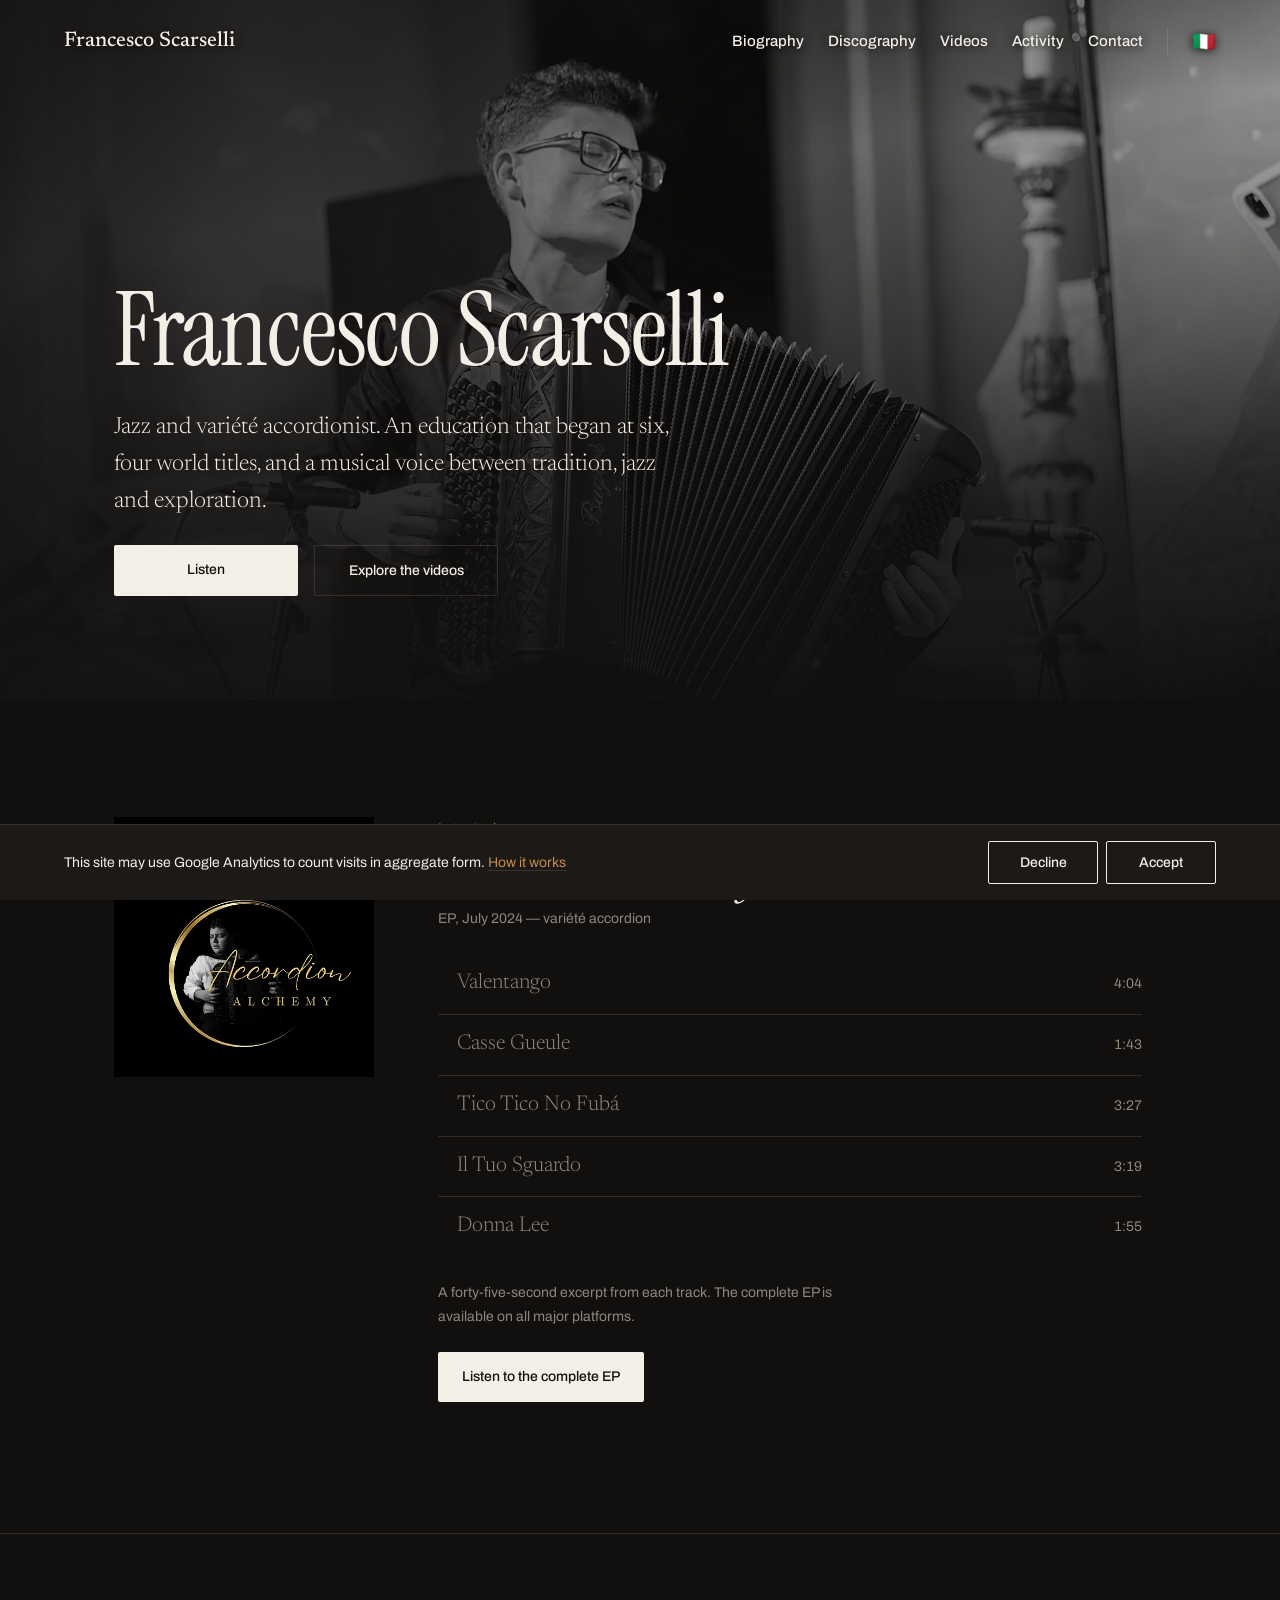
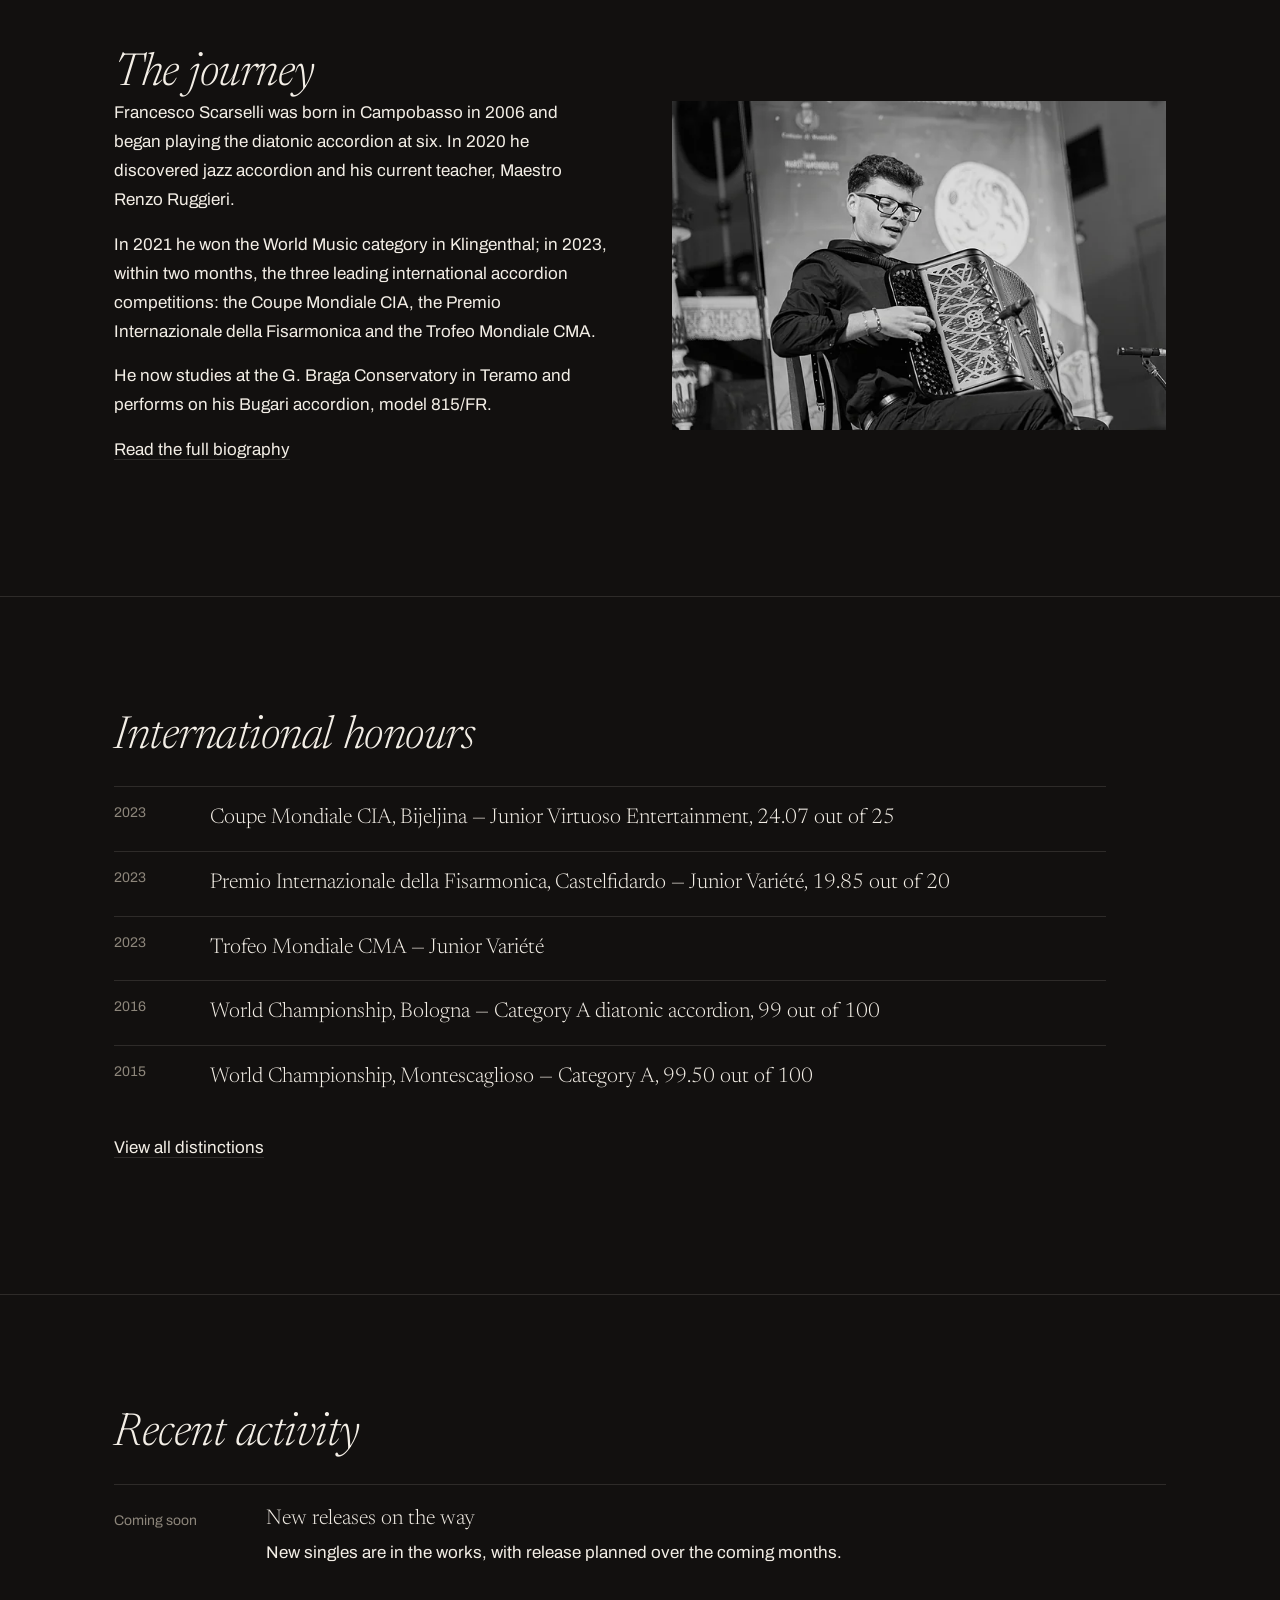
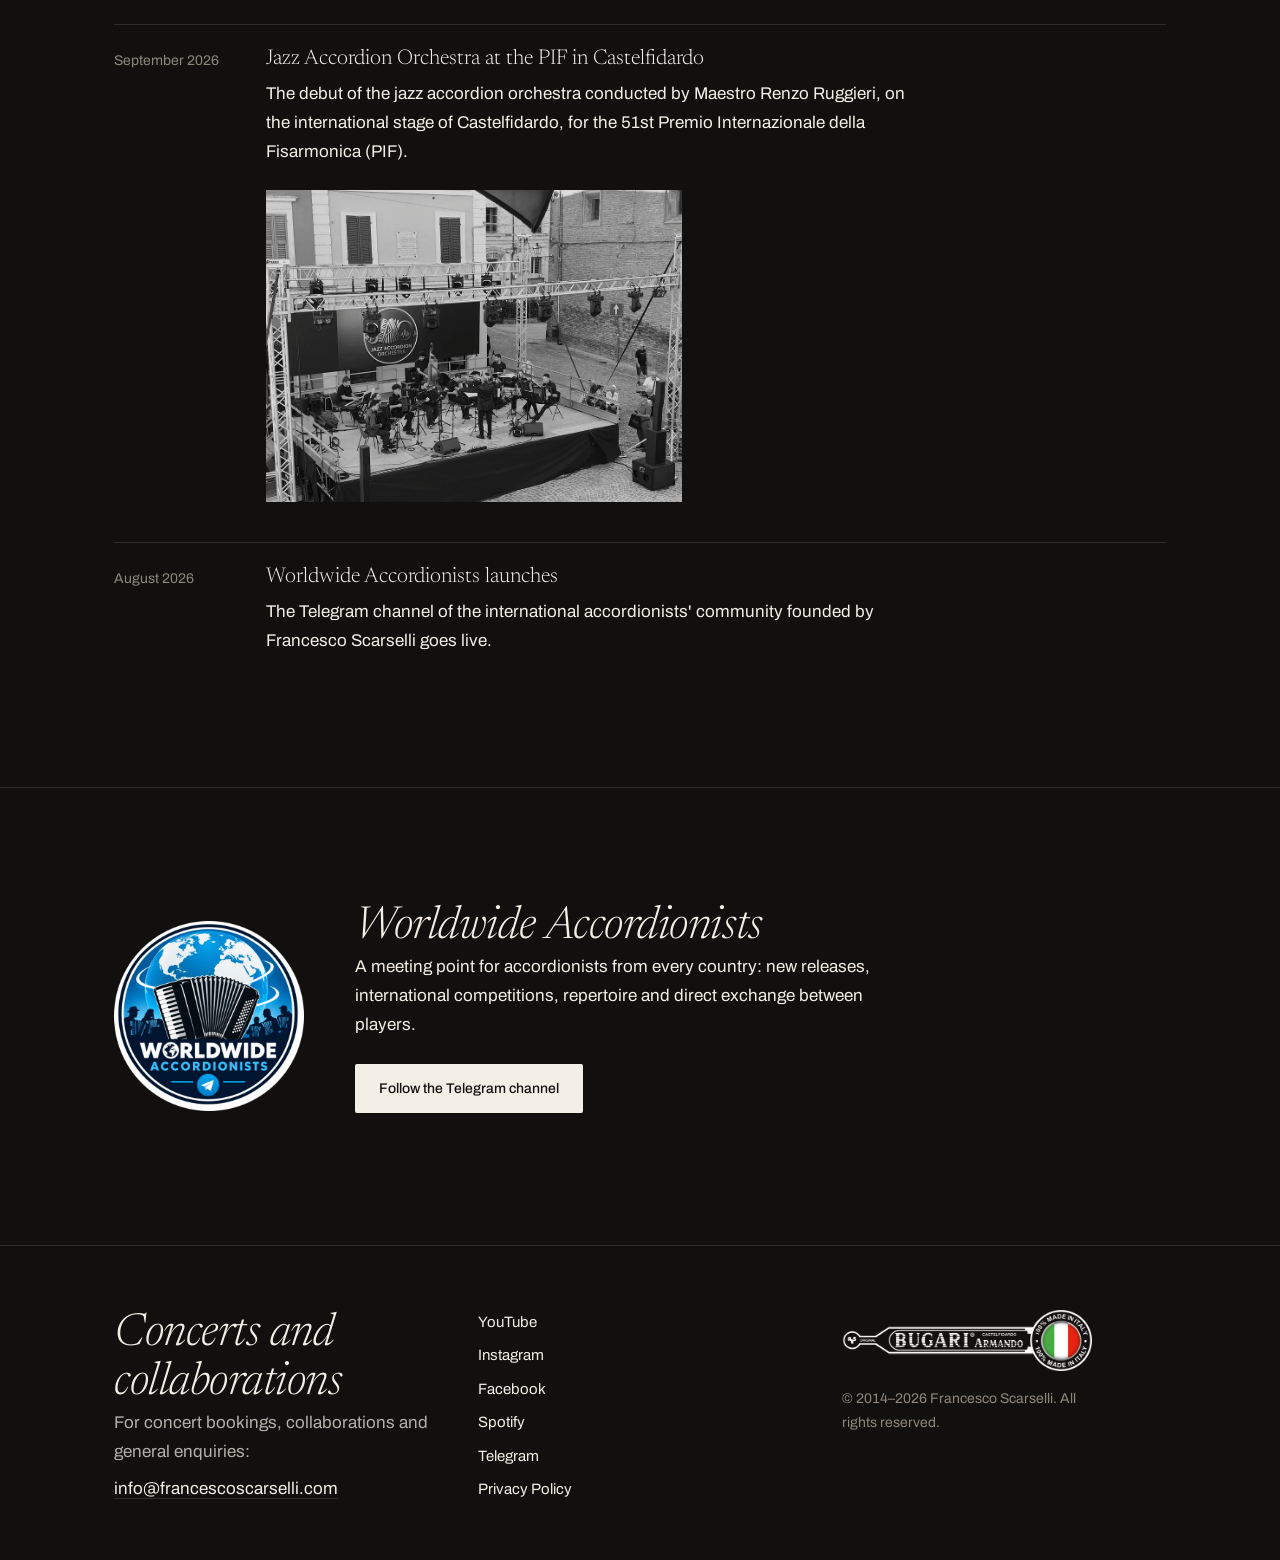
==== commit 2621917b: "Bordo della coccarda Bugari uniforme anche sul lato sinistro" ====
--- a/en/index.html
+++ b/en/index.html
@@ -58,7 +58,7 @@
   ]
 }
 </script>
-<link rel="stylesheet" href="../assets/css/site.css?v=cad57ed9">
+<link rel="stylesheet" href="../assets/css/site.css?v=fb05acfe">
 </head>
 <body>
 <a class="salta" href="#principale">Skip to content</a>
@@ -203,13 +203,13 @@
       <a href="privacy">Privacy Policy</a>
     </nav>
     <div class="piede-chiusura">
-      <p class="marchio"><img src="../assets/img/marchi/bugari-armando.png?v=b4e5bd3c" width="620" height="153" loading="lazy" alt="Bugari Armando Accordions, Castelfidardo"></p>
+      <p class="marchio"><img src="../assets/img/marchi/bugari-armando.png?v=1f109468" width="620" height="153" loading="lazy" alt="Bugari Armando Accordions, Castelfidardo"></p>
       <p class="minuto piede-nota">&copy; 2014–2026 Francesco Scarselli. All rights reserved.</p>
     </div>
   </div>
 </footer>
 <script type="module" src="../assets/js/player.js?v=7bae52b1"></script>
-<script type="module" src="../assets/js/nav.js?v=6736f40e"></script>
+<script type="module" src="../assets/js/nav.js?v=c5e9a352"></script>
 <script type="module" src="../assets/js/video.js?v=ce2b195b"></script>
 <script type="module" src="../assets/js/consenso.js?v=708067f4"></script>
 </body>
--- a/assets/css/site.css
+++ b/assets/css/site.css
@@ -3,42 +3,42 @@
   src: url('../fonts/newsreader-300.woff2') format('woff2');
   font-weight: 300;
   font-style: normal;
-  font-display: optional;
+  font-display: block;
 }
 @font-face {
   font-family: 'Newsreader';
   src: url('../fonts/newsreader-300-italic.woff2') format('woff2');
   font-weight: 300;
   font-style: italic;
-  font-display: optional;
+  font-display: block;
 }
 @font-face {
   font-family: 'Newsreader';
   src: url('../fonts/newsreader-500.woff2') format('woff2');
   font-weight: 500;
   font-style: normal;
-  font-display: optional;
+  font-display: block;
 }
 @font-face {
   font-family: 'Instrument Serif';
   src: url('../fonts/instrument-serif.woff2') format('woff2');
   font-weight: 400;
   font-style: normal;
-  font-display: optional;
+  font-display: block;
 }
 @font-face {
   font-family: 'Archivo';
   src: url('../fonts/archivo-400.woff2') format('woff2');
   font-weight: 400;
   font-style: normal;
-  font-display: optional;
+  font-display: block;
 }
 @font-face {
   font-family: 'Archivo';
   src: url('../fonts/archivo-500.woff2') format('woff2');
   font-weight: 500;
   font-style: normal;
-  font-display: optional;
+  font-display: block;
 }
 
 :root {
@@ -227,7 +227,7 @@
 }
 body:has(.apertura) .apertura {
   margin-top: 0;
-  padding-top: 0;
+  padding-top: calc(var(--altezza-testata, 110px) + var(--s3));
 }
 .apertura-foto { position: absolute; inset: 0 0 2px; }
 .apertura-foto img {
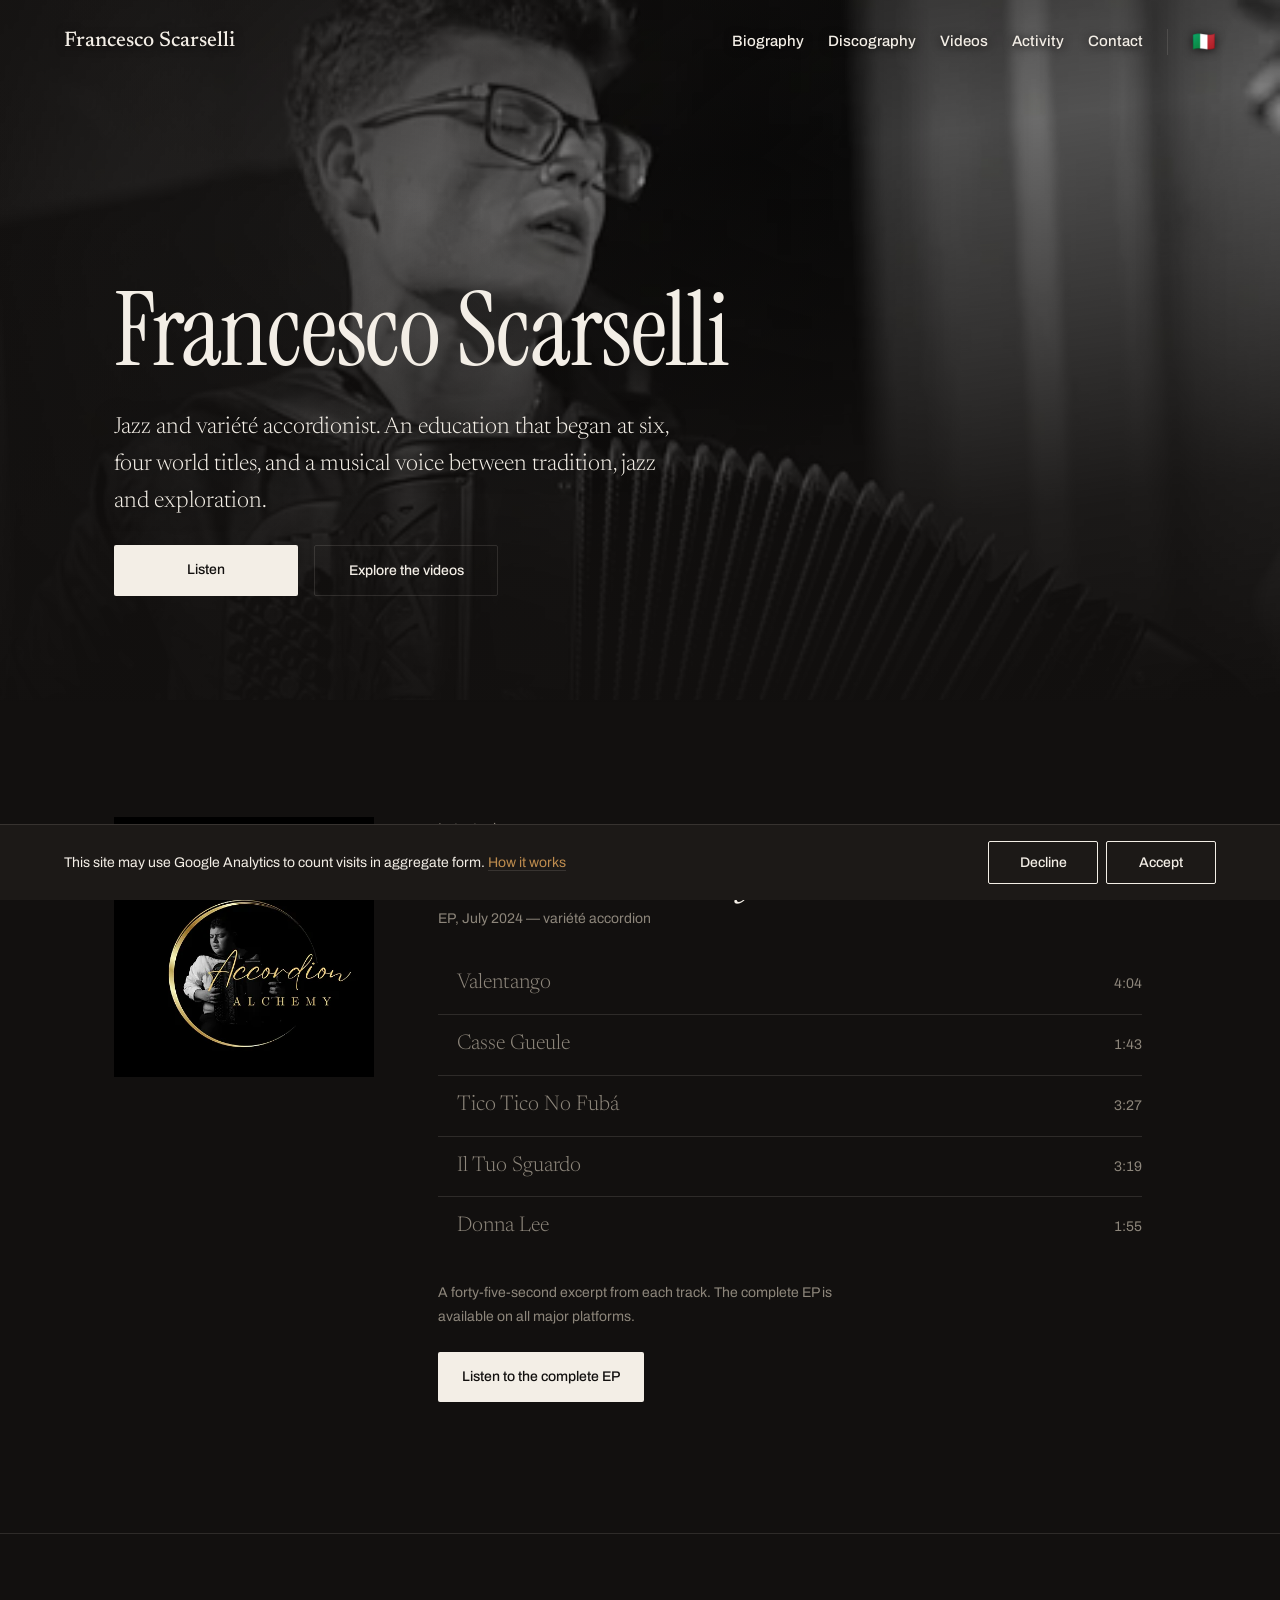
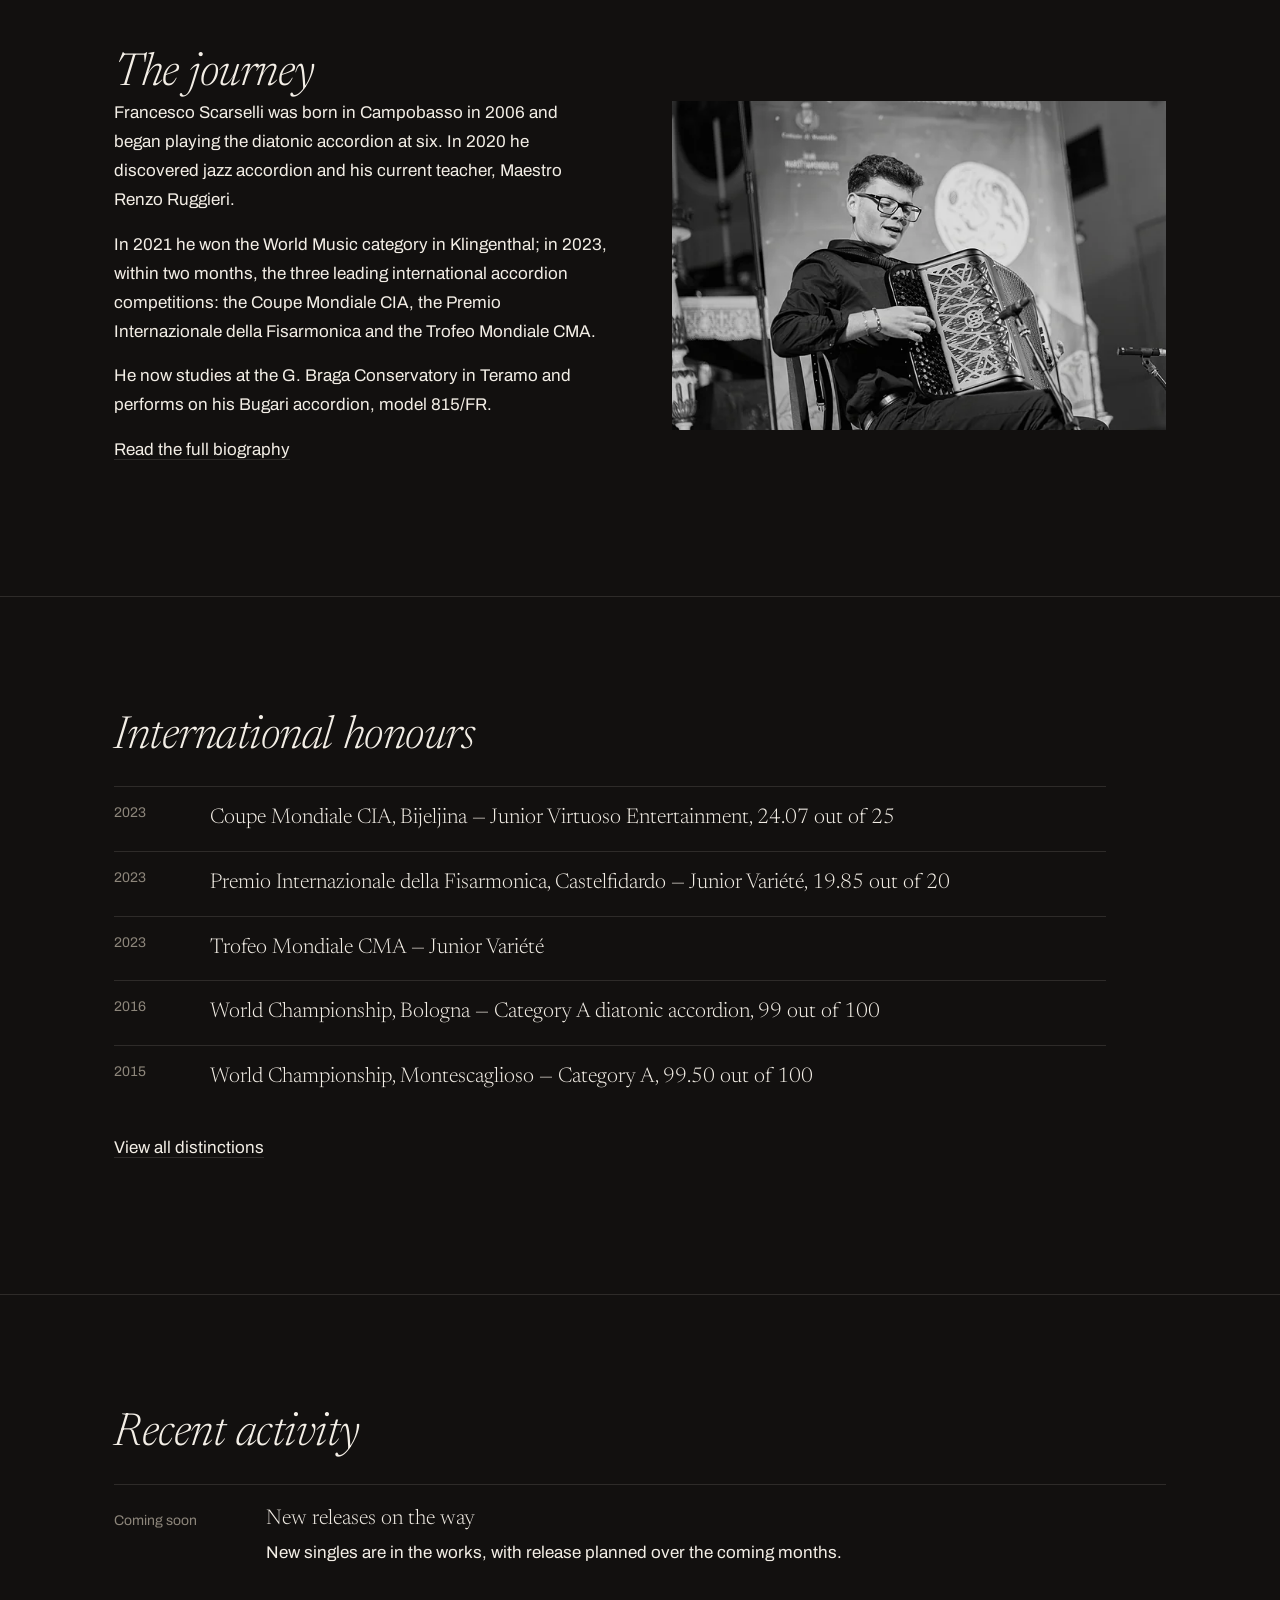
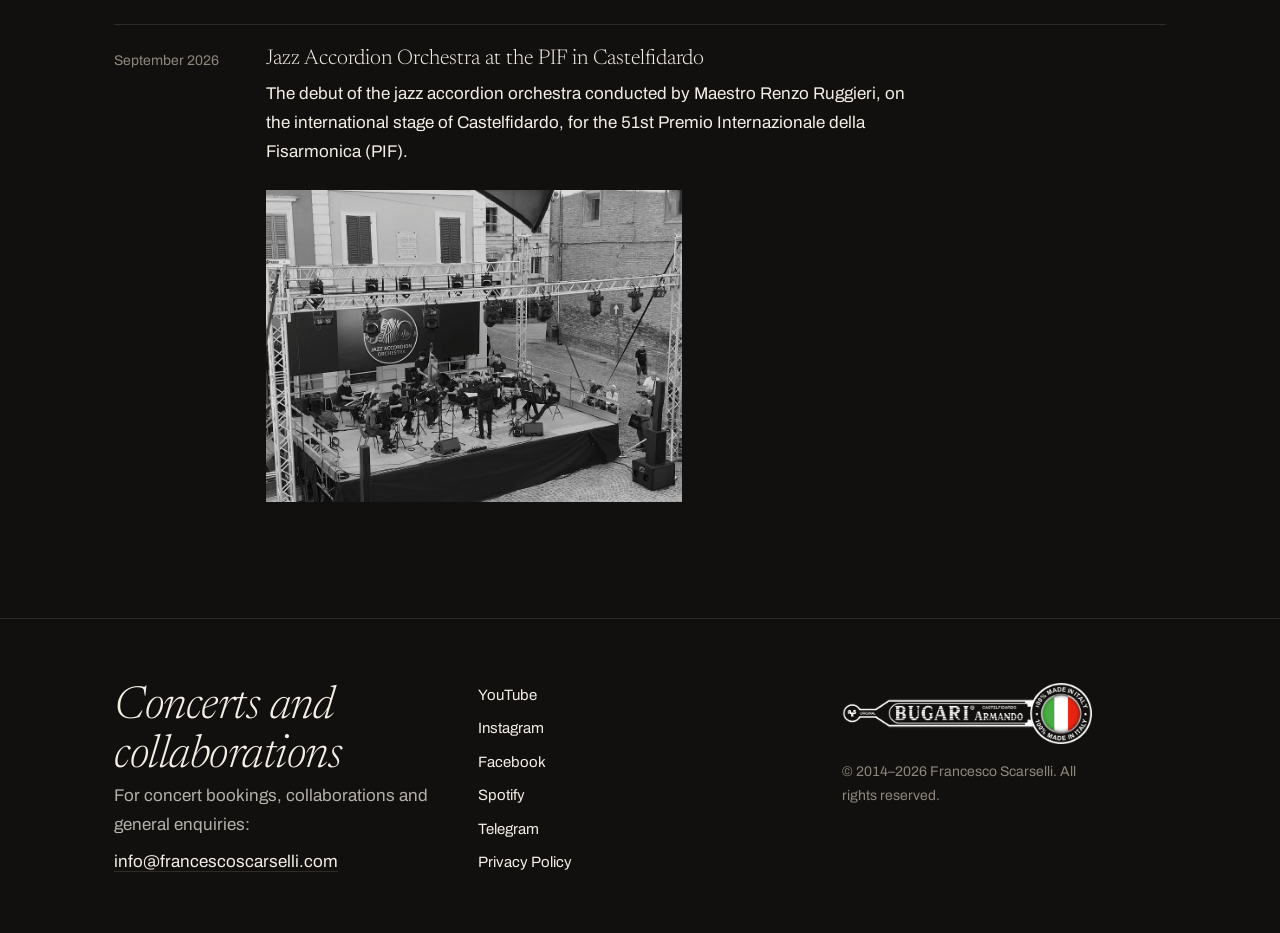
==== commit 092edaf1: "Update social links and comment out section Removed a Telegram link from the sameAs list and comment" ====
--- a/en/index.html
+++ b/en/index.html
@@ -5,8 +5,9 @@
 <meta name="viewport" content="width=device-width, initial-scale=1">
 <title>Francesco Scarselli — jazz and variété accordionist</title>
 <meta name="description" content="Francesco Scarselli is a jazz and variété accordionist and four-time world champion. Discover his biography, music and upcoming performances.">
+<link rel="canonical" href="https://francescoscarselli.com/en/">
 <link rel="alternate" hreflang="it" href="https://francescoscarselli.com/">
-<link rel="alternate" hreflang="en" href="https://francescoscarselli.com/en/index.html">
+<link rel="alternate" hreflang="en" href="https://francescoscarselli.com/en/">
 <link rel="alternate" hreflang="x-default" href="https://francescoscarselli.com/">
 <link rel="preload" href="../assets/fonts/archivo-400.woff2" as="font" type="font/woff2" crossorigin>
 <link rel="preload" href="../assets/fonts/instrument-serif.woff2" as="font" type="font/woff2" crossorigin>
@@ -53,8 +54,7 @@
     "https://youtube.com/@francescoscarselli",
     "https://instagram.com/francesco_scarselli",
     "https://facebook.com/francescoscarselli.official",
-    "https://open.spotify.com/artist/1GVGCBt9BLbeAoKMVGDyLu",
-    "https://t.me/worldwideaccordionists"
+    "https://open.spotify.com/artist/1GVGCBt9BLbeAoKMVGDyLu"
   ]
 }
 </script>
@@ -163,6 +163,7 @@
           </picture>
         </div>
       </article>
+      <!-- Worldwide Accordionists: nascosto finché il canale non cresce
       <article>
         <p class="minuto">August 2026</p>
         <div>
@@ -170,9 +171,11 @@
           <p>The Telegram channel of the international accordionists' community founded by Francesco Scarselli goes live.</p>
         </div>
       </article>
-    </div>
-  </div>
-</section>
+      -->
+    </div>
+  </div>
+</section>
+<!-- Worldwide Accordionists: nascosto finché il canale non cresce
 <section class="sezione community">
   <div class="contenitore community-griglia">
     <img class="logo-canale" src="../assets/img/marchi/worldwide-accordionists.png?v=06b017e7" width="520" height="520" loading="lazy" alt="">
@@ -186,6 +189,7 @@
     </div>
   </div>
 </section>
+-->
 </main>
 <footer class="piede" id="contatti">
   <div class="contenitore piede-griglia">
@@ -209,8 +213,8 @@
   </div>
 </footer>
 <script type="module" src="../assets/js/player.js?v=7bae52b1"></script>
-<script type="module" src="../assets/js/nav.js?v=c5e9a352"></script>
+<script type="module" src="../assets/js/nav.js?v=cbcdaef7"></script>
 <script type="module" src="../assets/js/video.js?v=ce2b195b"></script>
-<script type="module" src="../assets/js/consenso.js?v=708067f4"></script>
+<script type="module" src="../assets/js/consenso.js?v=8397af10"></script>
 </body>
-</html>+</html>
